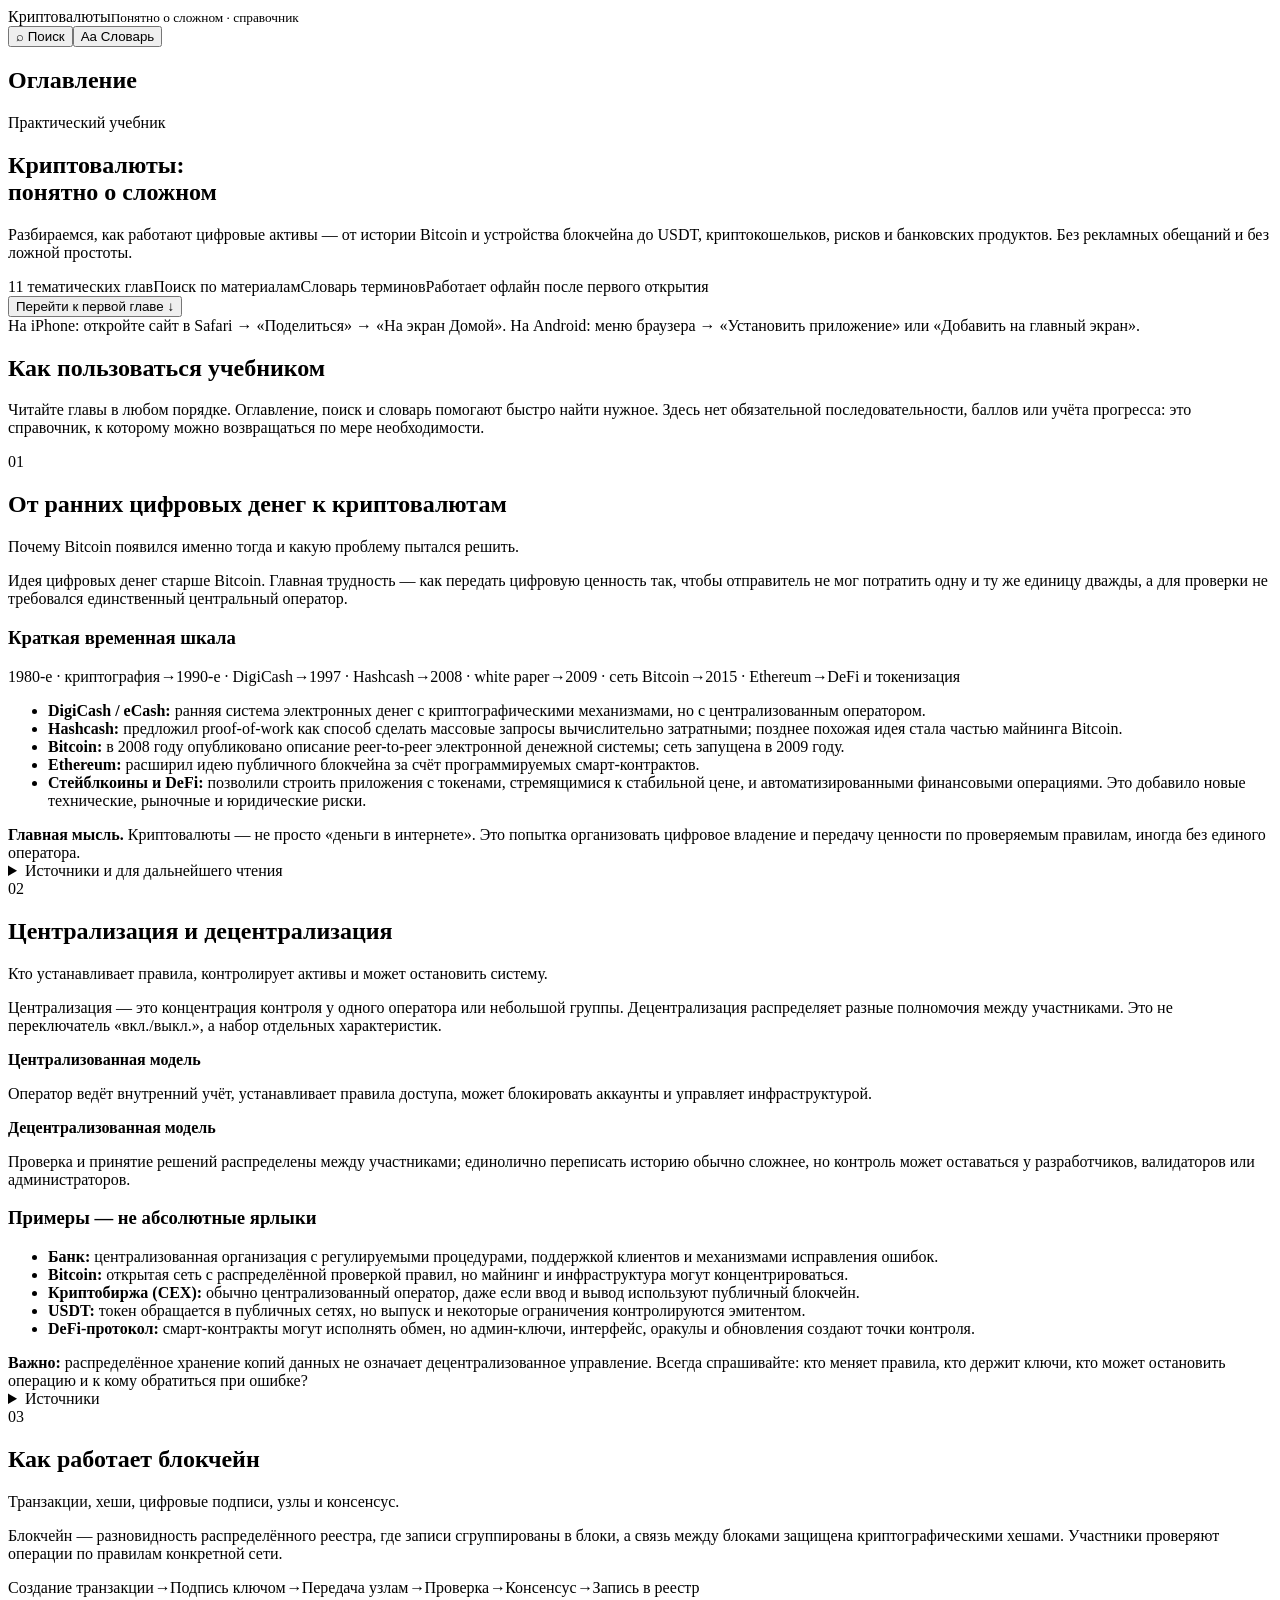
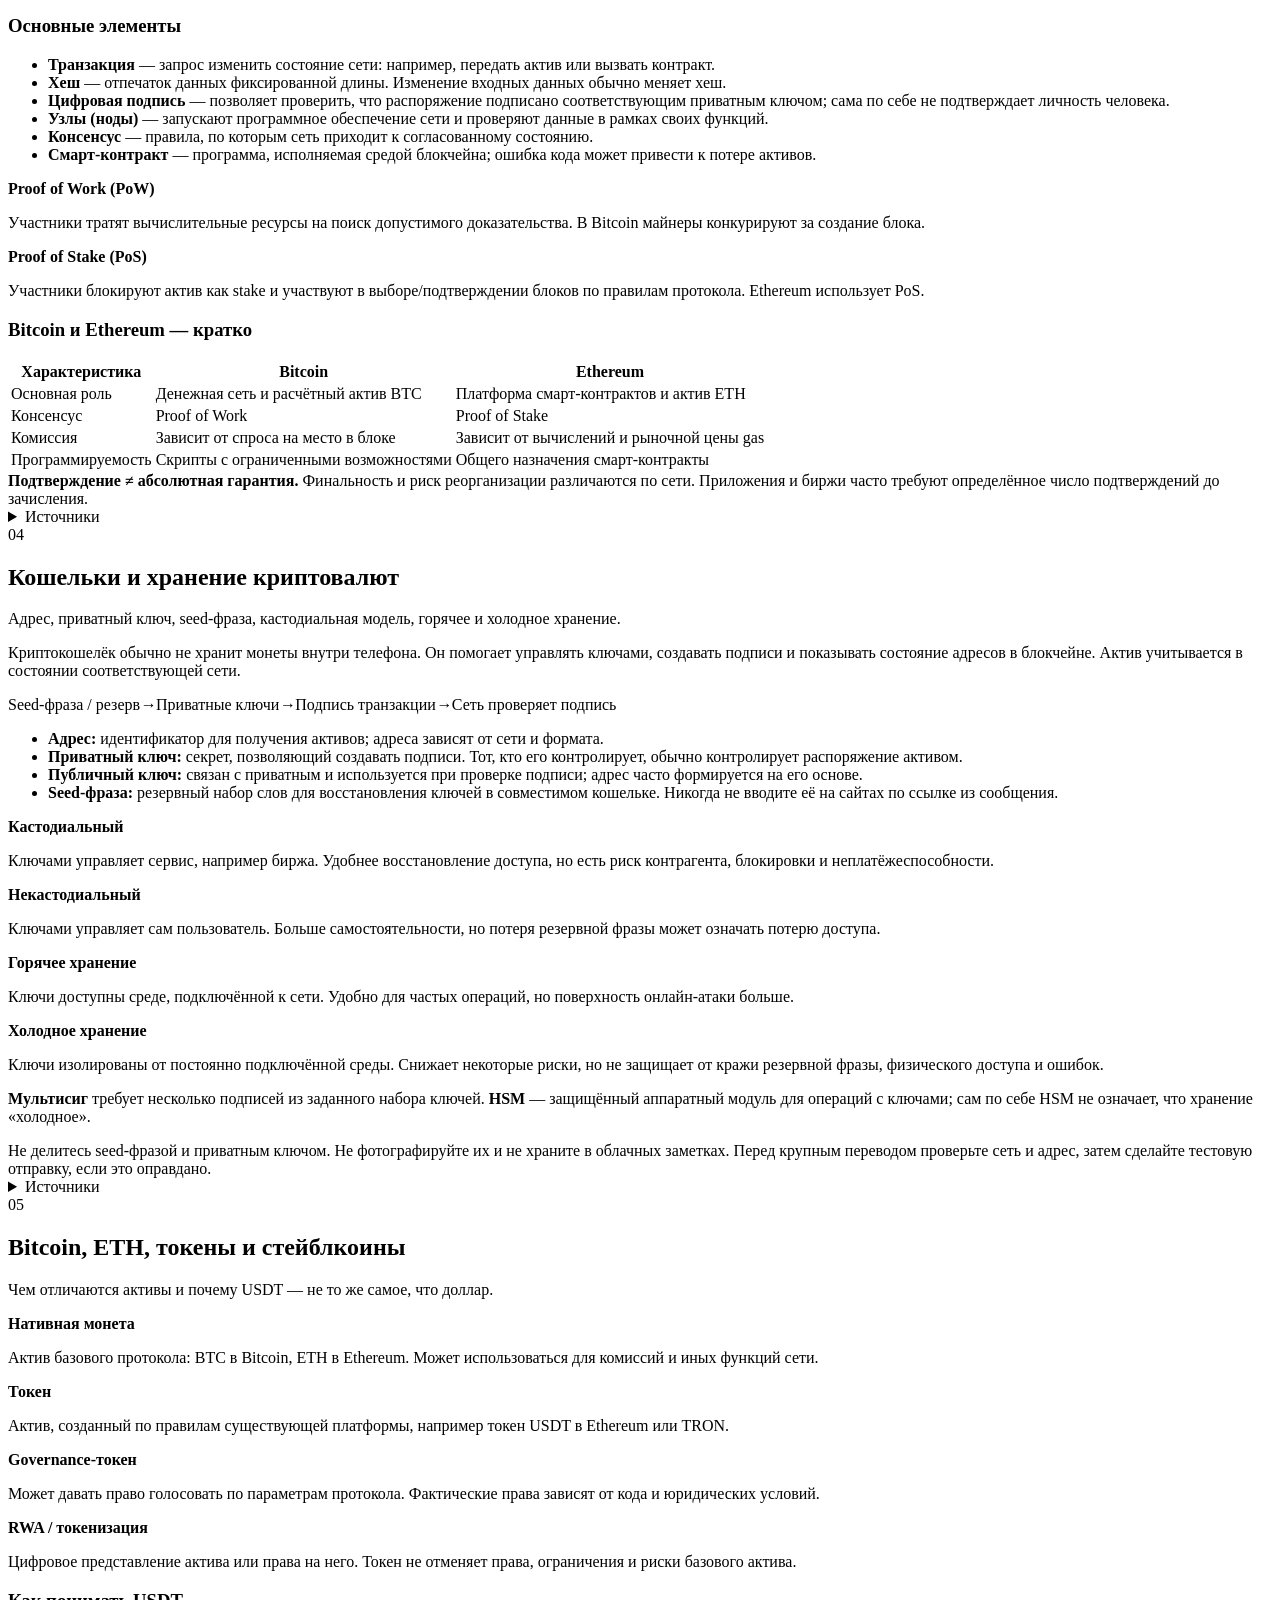
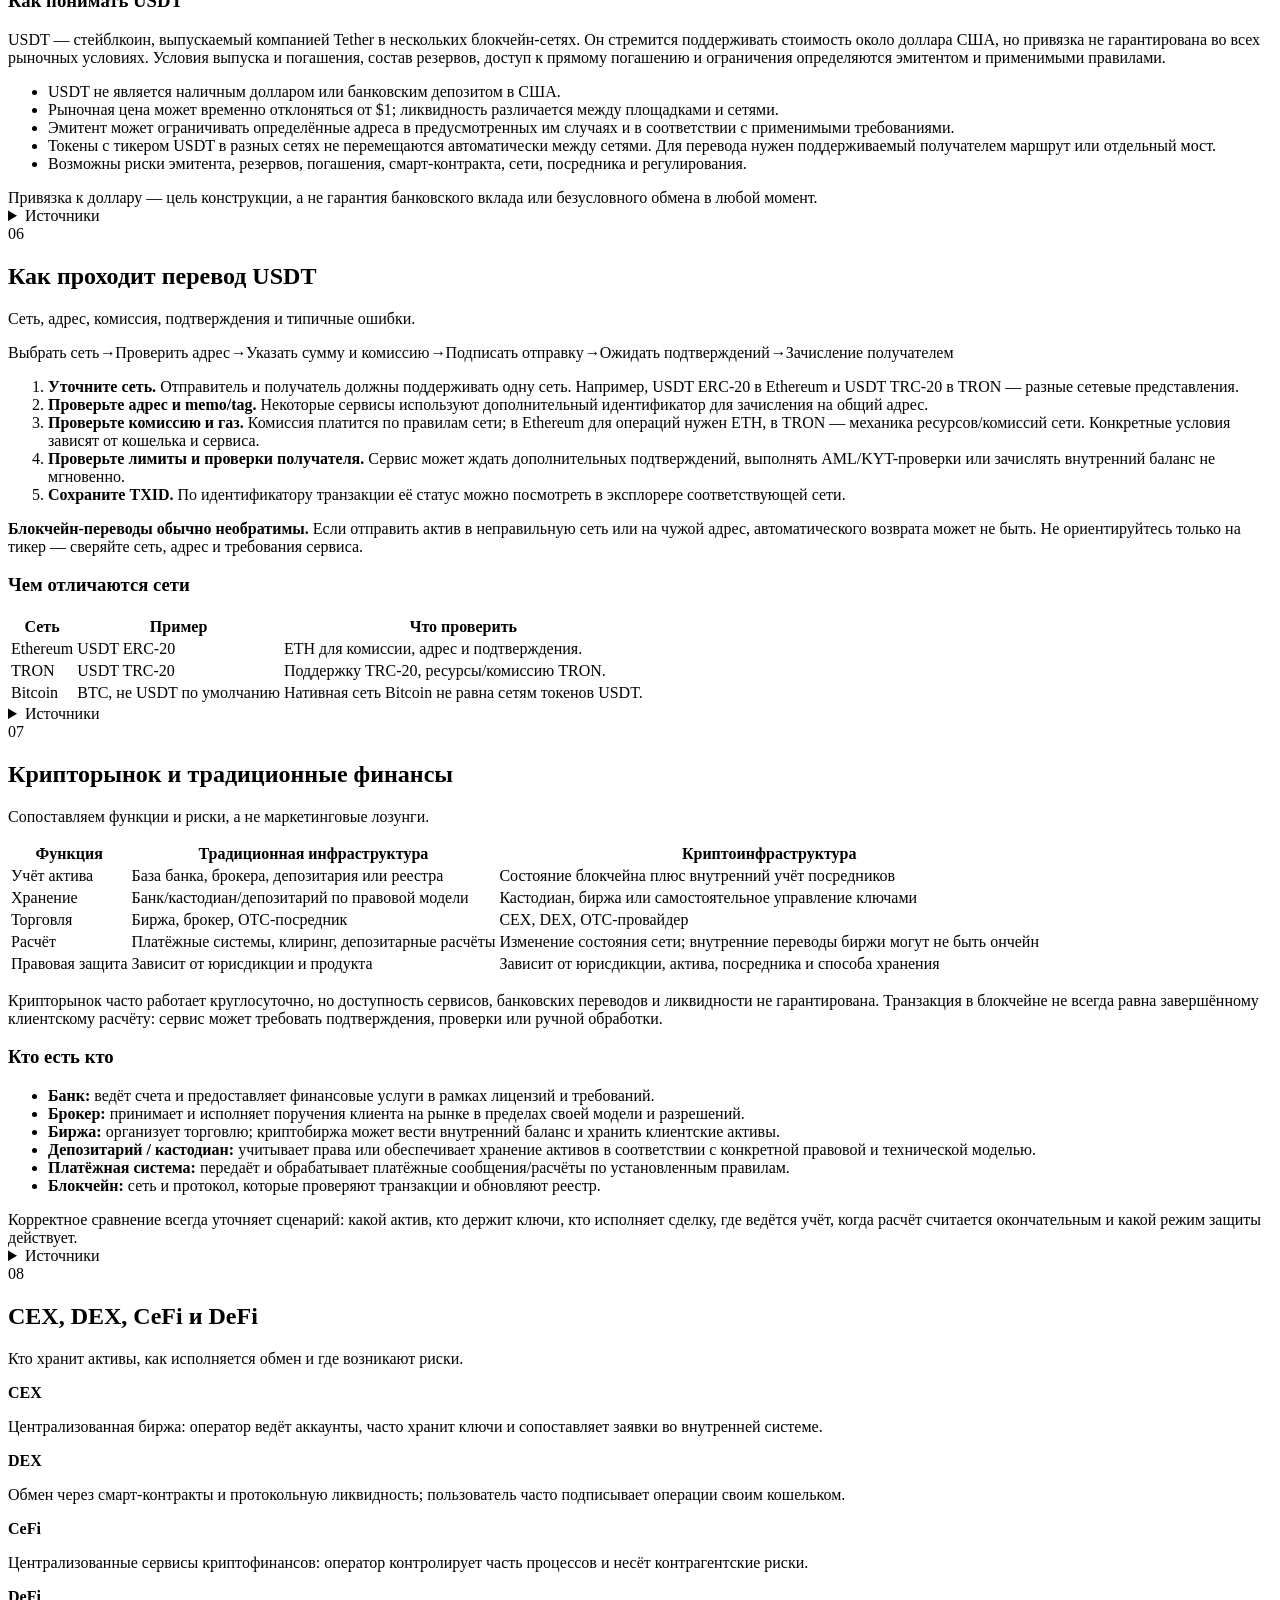
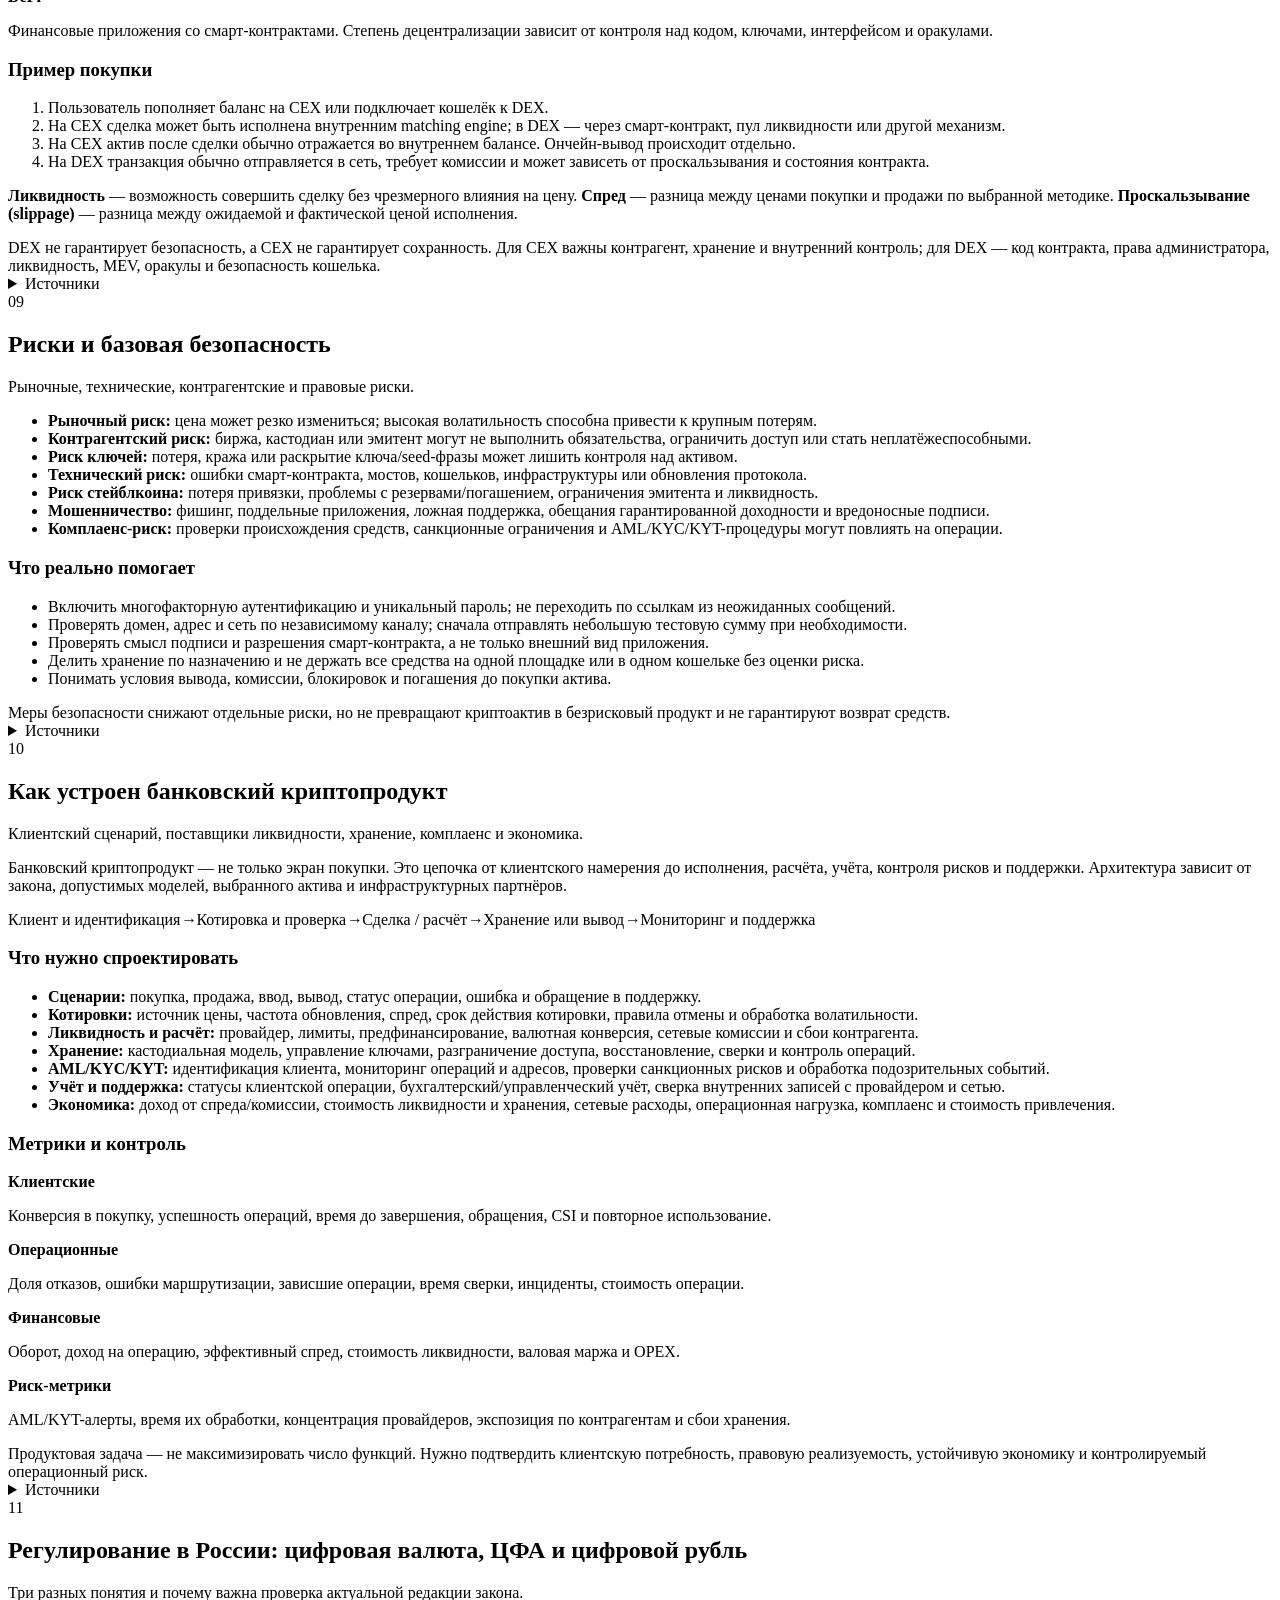
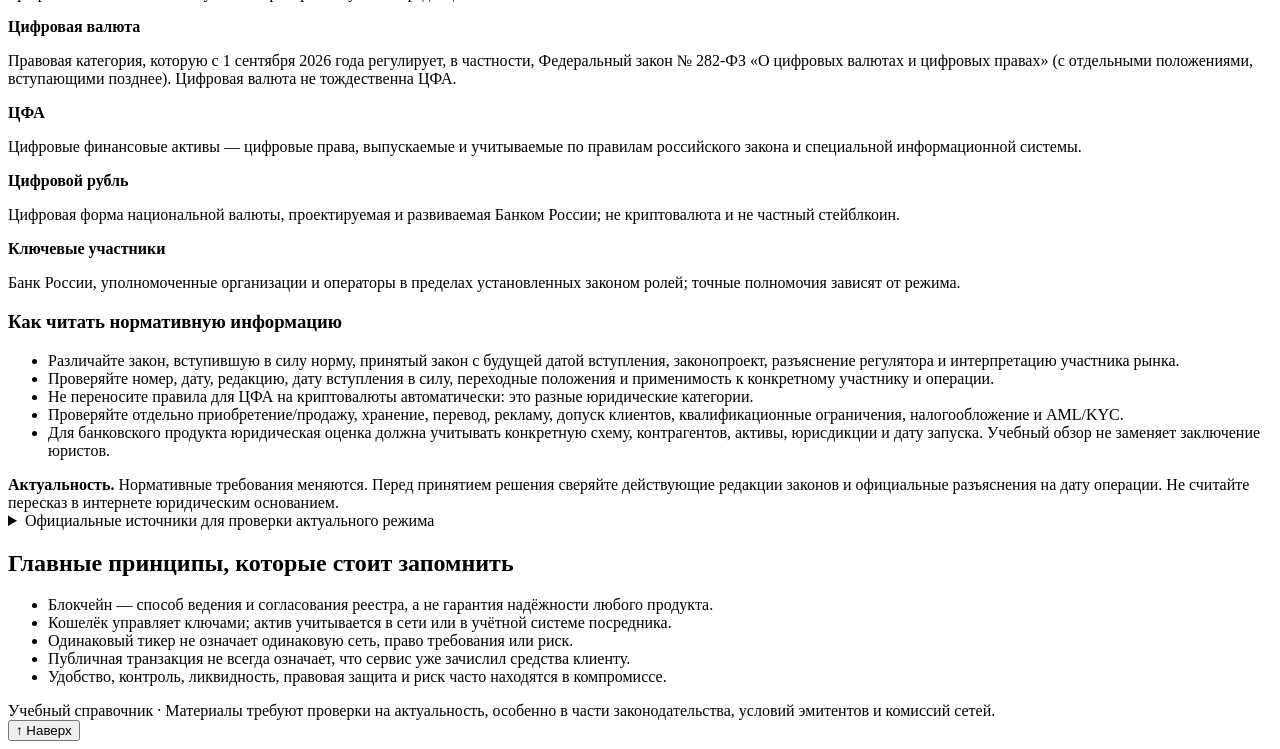
==== web/index.html @ 179217e6 "Refactor site into web/ static app" ====
<!doctype html>
<html lang="ru">
<head>
<meta charset="utf-8"><meta name="viewport" content="width=device-width,initial-scale=1,viewport-fit=cover">
<meta name="theme-color" content="#14243a"><meta name="description" content="Понятный практический справочник о криптовалютах, блокчейне, кошельках, стейблкоинах и финансовых продуктах.">
<link rel="manifest" href="./manifest.json"><link rel="icon" href="./icon.svg" type="image/svg+xml">
<meta name="apple-mobile-web-app-capable" content="yes">
<meta name="apple-mobile-web-app-status-bar-style" content="black-translucent">
<meta name="apple-mobile-web-app-title" content="Криптовалюты">
<title>Криптовалюты — понятно о сложном</title>
<link rel="stylesheet" href="./styles.css">
</head>
<body>
<header class="top"><div class="brand">Криптовалюты<small>Понятно о сложном · справочник</small></div><div class="actions"><button id="searchToggle" type="button">⌕ Поиск</button><button id="glossaryToggle" type="button">Aa Словарь</button></div></header>
<div class="layout">
<aside class="side"><h2>Оглавление</h2><nav class="nav" id="nav"></nav></aside>
<main class="content">
<section class="hero" id="top"><div class="eyebrow">Практический учебник</div><h1>Криптовалюты:<br>понятно о сложном</h1><p>Разбираемся, как работают цифровые активы — от истории Bitcoin и устройства блокчейна до USDT, криптокошельков, рисков и банковских продуктов. Без рекламных обещаний и без ложной простоты.</p><div class="chips"><span class="chip">11 тематических глав</span><span class="chip">Поиск по материалам</span><span class="chip">Словарь терминов</span><span class="chip">Работает офлайн после первого открытия</span></div><button class="primary" id="firstChapter" type="button">Перейти к первой главе ↓</button><div class="install-note">На iPhone: откройте сайт в Safari → «Поделиться» → «На экран Домой». На Android: меню браузера → «Установить приложение» или «Добавить на главный экран».</div></section>
<section class="panel intro"><h2>Как пользоваться учебником</h2><p>Читайте главы в любом порядке. Оглавление, поиск и словарь помогают быстро найти нужное. Здесь нет обязательной последовательности, баллов или учёта прогресса: это справочник, к которому можно возвращаться по мере необходимости.</p></section>
<section class="panel intro search-area" id="searchArea" hidden><h2>Поиск по учебнику</h2><input class="searchbox" id="searchInput" type="search" placeholder="Например: USDT, seed-фраза, консенсус…" autocomplete="off"><div class="search-results" id="searchResults"></div></section>
<section class="panel intro" id="glossaryArea" hidden><h2>Словарь терминов</h2><input class="searchbox" id="glossaryInput" type="search" placeholder="Найти термин…" autocomplete="off"><div class="glossary" id="glossary"></div></section>
<div class="module-list" id="modules">
<article class="module" id="m1" data-title="История цифровых денег"><div class="module-head"><div class="num">01</div><div><h2>От ранних цифровых денег к криптовалютам</h2><p class="sub">Почему Bitcoin появился именно тогда и какую проблему пытался решить.</p></div></div>
<p>Идея цифровых денег старше Bitcoin. Главная трудность — как передать цифровую ценность так, чтобы отправитель не мог потратить одну и ту же единицу дважды, а для проверки не требовался единственный центральный оператор.</p><h3>Краткая временная шкала</h3><div class="flow"><span>1980-е · криптография</span><i>→</i><span>1990-е · DigiCash</span><i>→</i><span>1997 · Hashcash</span><i>→</i><span>2008 · white paper</span><i>→</i><span>2009 · сеть Bitcoin</span><i>→</i><span>2015 · Ethereum</span><i>→</i><span>DeFi и токенизация</span></div>
<ul><li><b>DigiCash / eCash:</b> ранняя система электронных денег с криптографическими механизмами, но с централизованным оператором.</li><li><b>Hashcash:</b> предложил proof-of-work как способ сделать массовые запросы вычислительно затратными; позднее похожая идея стала частью майнинга Bitcoin.</li><li><b>Bitcoin:</b> в 2008 году опубликовано описание peer-to-peer электронной денежной системы; сеть запущена в 2009 году.</li><li><b>Ethereum:</b> расширил идею публичного блокчейна за счёт программируемых смарт-контрактов.</li><li><b>Стейблкоины и DeFi:</b> позволили строить приложения с токенами, стремящимися к стабильной цене, и автоматизированными финансовыми операциями. Это добавило новые технические, рыночные и юридические риски.</li></ul><div class="callout"><b>Главная мысль.</b> Криптовалюты — не просто «деньги в интернете». Это попытка организовать цифровое владение и передачу ценности по проверяемым правилам, иногда без единого оператора.</div><details class="sources"><summary>Источники и для дальнейшего чтения</summary><ul><li><a href="https://bitcoin.org/bitcoin.pdf">Satoshi Nakamoto, Bitcoin: A Peer-to-Peer Electronic Cash System (2008)</a> — исходная модель Bitcoin.</li><li><a href="https://www.rfc-editor.org/rfc/rfc2616">RFC Editor</a> — пример стандартов раннего интернета; не источник по истории криптовалют.</li><li><a href="https://www.hashcash.org/papers/announce.txt">Adam Back, Hashcash announcement</a> — первоначальное описание Hashcash.</li><li><a href="https://ethereum.org/en/what-is-ethereum/">Ethereum.org: What is Ethereum?</a> — назначение Ethereum и смарт-контрактов.</li></ul></details></article>
<article class="module" id="m2" data-title="Централизация и децентрализация"><div class="module-head"><div class="num">02</div><div><h2>Централизация и децентрализация</h2><p class="sub">Кто устанавливает правила, контролирует активы и может остановить систему.</p></div></div><p>Централизация — это концентрация контроля у одного оператора или небольшой группы. Децентрализация распределяет разные полномочия между участниками. Это не переключатель «вкл./выкл.», а набор отдельных характеристик.</p><div class="grid2"><div class="mini"><b>Централизованная модель</b><p>Оператор ведёт внутренний учёт, устанавливает правила доступа, может блокировать аккаунты и управляет инфраструктурой.</p></div><div class="mini"><b>Децентрализованная модель</b><p>Проверка и принятие решений распределены между участниками; единолично переписать историю обычно сложнее, но контроль может оставаться у разработчиков, валидаторов или администраторов.</p></div></div><h3>Примеры — не абсолютные ярлыки</h3><ul><li><b>Банк:</b> централизованная организация с регулируемыми процедурами, поддержкой клиентов и механизмами исправления ошибок.</li><li><b>Bitcoin:</b> открытая сеть с распределённой проверкой правил, но майнинг и инфраструктура могут концентрироваться.</li><li><b>Криптобиржа (CEX):</b> обычно централизованный оператор, даже если ввод и вывод используют публичный блокчейн.</li><li><b>USDT:</b> токен обращается в публичных сетях, но выпуск и некоторые ограничения контролируются эмитентом.</li><li><b>DeFi-протокол:</b> смарт-контракты могут исполнять обмен, но админ-ключи, интерфейс, оракулы и обновления создают точки контроля.</li></ul><div class="callout warn"><b>Важно:</b> распределённое хранение копий данных не означает децентрализованное управление. Всегда спрашивайте: кто меняет правила, кто держит ключи, кто может остановить операцию и к кому обратиться при ошибке?</div><details class="sources"><summary>Источники</summary><ul><li><a href="https://bitcoin.org/bitcoin.pdf">Bitcoin white paper</a> — распределённая проверка транзакций.</li><li><a href="https://ethereum.org/en/developers/docs/consensus-mechanisms/">Ethereum.org: consensus mechanisms</a> — роль участников консенсуса.</li><li><a href="https://www.bis.org/publ/arpdf/ar2023e3.htm">BIS Annual Economic Report 2023, Chapter III</a> — архитектура криптоэкосистемы и ограничения.</li></ul></details></article>
<article class="module" id="m3" data-title="Как работает блокчейн"><div class="module-head"><div class="num">03</div><div><h2>Как работает блокчейн</h2><p class="sub">Транзакции, хеши, цифровые подписи, узлы и консенсус.</p></div></div><p>Блокчейн — разновидность распределённого реестра, где записи сгруппированы в блоки, а связь между блоками защищена криптографическими хешами. Участники проверяют операции по правилам конкретной сети.</p><div class="flow"><span>Создание транзакции</span><i>→</i><span>Подпись ключом</span><i>→</i><span>Передача узлам</span><i>→</i><span>Проверка</span><i>→</i><span>Консенсус</span><i>→</i><span>Запись в реестр</span></div><h3>Основные элементы</h3><ul><li><b>Транзакция</b> — запрос изменить состояние сети: например, передать актив или вызвать контракт.</li><li><b>Хеш</b> — отпечаток данных фиксированной длины. Изменение входных данных обычно меняет хеш.</li><li><b>Цифровая подпись</b> — позволяет проверить, что распоряжение подписано соответствующим приватным ключом; сама по себе не подтверждает личность человека.</li><li><b>Узлы (ноды)</b> — запускают программное обеспечение сети и проверяют данные в рамках своих функций.</li><li><b>Консенсус</b> — правила, по которым сеть приходит к согласованному состоянию.</li><li><b>Смарт-контракт</b> — программа, исполняемая средой блокчейна; ошибка кода может привести к потере активов.</li></ul><div class="grid2"><div class="mini"><b>Proof of Work (PoW)</b><p>Участники тратят вычислительные ресурсы на поиск допустимого доказательства. В Bitcoin майнеры конкурируют за создание блока.</p></div><div class="mini"><b>Proof of Stake (PoS)</b><p>Участники блокируют актив как stake и участвуют в выборе/подтверждении блоков по правилам протокола. Ethereum использует PoS.</p></div></div><h3>Bitcoin и Ethereum — кратко</h3><div class="table-wrap"><table><thead><tr><th>Характеристика</th><th>Bitcoin</th><th>Ethereum</th></tr></thead><tbody><tr><td>Основная роль</td><td>Денежная сеть и расчётный актив BTC</td><td>Платформа смарт-контрактов и актив ETH</td></tr><tr><td>Консенсус</td><td>Proof of Work</td><td>Proof of Stake</td></tr><tr><td>Комиссия</td><td>Зависит от спроса на место в блоке</td><td>Зависит от вычислений и рыночной цены gas</td></tr><tr><td>Программируемость</td><td>Скрипты с ограниченными возможностями</td><td>Общего назначения смарт-контракты</td></tr></tbody></table></div><div class="callout warn"><b>Подтверждение ≠ абсолютная гарантия.</b> Финальность и риск реорганизации различаются по сети. Приложения и биржи часто требуют определённое число подтверждений до зачисления.</div><details class="sources"><summary>Источники</summary><ul><li><a href="https://developer.bitcoin.org/devguide/">Bitcoin Developer Guide</a> — транзакции, блоки, майнинг.</li><li><a href="https://ethereum.org/en/developers/docs/">Ethereum Developer Documentation</a> — узлы, EVM, консенсус и смарт-контракты.</li><li><a href="https://ethereum.org/en/developers/docs/consensus-mechanisms/pos/">Ethereum.org: Proof-of-stake</a> — устройство PoS.</li></ul></details></article>
<article class="module" id="m4" data-title="Кошельки и хранение"><div class="module-head"><div class="num">04</div><div><h2>Кошельки и хранение криптовалют</h2><p class="sub">Адрес, приватный ключ, seed-фраза, кастодиальная модель, горячее и холодное хранение.</p></div></div><p>Криптокошелёк обычно не хранит монеты внутри телефона. Он помогает управлять ключами, создавать подписи и показывать состояние адресов в блокчейне. Актив учитывается в состоянии соответствующей сети.</p><div class="flow"><span>Seed-фраза / резерв</span><i>→</i><span>Приватные ключи</span><i>→</i><span>Подпись транзакции</span><i>→</i><span>Сеть проверяет подпись</span></div><ul><li><b>Адрес:</b> идентификатор для получения активов; адреса зависят от сети и формата.</li><li><b>Приватный ключ:</b> секрет, позволяющий создавать подписи. Тот, кто его контролирует, обычно контролирует распоряжение активом.</li><li><b>Публичный ключ:</b> связан с приватным и используется при проверке подписи; адрес часто формируется на его основе.</li><li><b>Seed-фраза:</b> резервный набор слов для восстановления ключей в совместимом кошельке. Никогда не вводите её на сайтах по ссылке из сообщения.</li></ul><div class="grid2"><div class="mini"><b>Кастодиальный</b><p>Ключами управляет сервис, например биржа. Удобнее восстановление доступа, но есть риск контрагента, блокировки и неплатёжеспособности.</p></div><div class="mini"><b>Некастодиальный</b><p>Ключами управляет сам пользователь. Больше самостоятельности, но потеря резервной фразы может означать потерю доступа.</p></div><div class="mini"><b>Горячее хранение</b><p>Ключи доступны среде, подключённой к сети. Удобно для частых операций, но поверхность онлайн-атаки больше.</p></div><div class="mini"><b>Холодное хранение</b><p>Ключи изолированы от постоянно подключённой среды. Снижает некоторые риски, но не защищает от кражи резервной фразы, физического доступа и ошибок.</p></div></div><p><b>Мультисиг</b> требует несколько подписей из заданного набора ключей. <b>HSM</b> — защищённый аппаратный модуль для операций с ключами; сам по себе HSM не означает, что хранение «холодное».</p><div class="callout warn">Не делитесь seed-фразой и приватным ключом. Не фотографируйте их и не храните в облачных заметках. Перед крупным переводом проверьте сеть и адрес, затем сделайте тестовую отправку, если это оправдано.</div><details class="sources"><summary>Источники</summary><ul><li><a href="https://bitcoin.org/en/choose-your-wallet">Bitcoin.org: Choose your wallet</a> — модели кошельков.</li><li><a href="https://ethereum.org/en/wallets/">Ethereum.org: Wallets</a> — управление ключами и кошельками.</li><li><a href="https://csrc.nist.gov/pubs/sp/800/57/pt1/r5/final">NIST SP 800-57</a> — общие рекомендации по управлению криптографическими ключами.</li></ul></details></article>
<article class="module" id="m5" data-title="Виды цифровых активов"><div class="module-head"><div class="num">05</div><div><h2>Bitcoin, ETH, токены и стейблкоины</h2><p class="sub">Чем отличаются активы и почему USDT — не то же самое, что доллар.</p></div></div><div class="grid2"><div class="mini"><b>Нативная монета</b><p>Актив базового протокола: BTC в Bitcoin, ETH в Ethereum. Может использоваться для комиссий и иных функций сети.</p></div><div class="mini"><b>Токен</b><p>Актив, созданный по правилам существующей платформы, например токен USDT в Ethereum или TRON.</p></div><div class="mini"><b>Governance-токен</b><p>Может давать право голосовать по параметрам протокола. Фактические права зависят от кода и юридических условий.</p></div><div class="mini"><b>RWA / токенизация</b><p>Цифровое представление актива или права на него. Токен не отменяет права, ограничения и риски базового актива.</p></div></div><h3>Как понимать USDT</h3><p>USDT — стейблкоин, выпускаемый компанией Tether в нескольких блокчейн-сетях. Он стремится поддерживать стоимость около доллара США, но привязка не гарантирована во всех рыночных условиях. Условия выпуска и погашения, состав резервов, доступ к прямому погашению и ограничения определяются эмитентом и применимыми правилами.</p><ul><li>USDT не является наличным долларом или банковским депозитом в США.</li><li>Рыночная цена может временно отклоняться от $1; ликвидность различается между площадками и сетями.</li><li>Эмитент может ограничивать определённые адреса в предусмотренных им случаях и в соответствии с применимыми требованиями.</li><li>Токены с тикером USDT в разных сетях не перемещаются автоматически между сетями. Для перевода нужен поддерживаемый получателем маршрут или отдельный мост.</li><li>Возможны риски эмитента, резервов, погашения, смарт-контракта, сети, посредника и регулирования.</li></ul><div class="callout">Привязка к доллару — цель конструкции, а не гарантия банковского вклада или безусловного обмена в любой момент.</div><details class="sources"><summary>Источники</summary><ul><li><a href="https://tether.to/en/transparency/">Tether Transparency</a> — опубликованные сведения об обеспечении и обращении.</li><li><a href="https://ethereum.org/en/developers/docs/standards/tokens/erc-20/">Ethereum.org: ERC-20</a> — стандарт токенов.</li><li><a href="https://www.circle.com/transparency">Circle Transparency</a> — пример документации другого эмитента стейблкоина.</li><li><a href="https://www.bis.org/publ/arpdf/ar2023e3.htm">BIS Annual Economic Report 2023</a> — риски криптоактивов и стейблкоинов.</li></ul></details></article>
<article class="module" id="m6" data-title="Перевод USDT"><div class="module-head"><div class="num">06</div><div><h2>Как проходит перевод USDT</h2><p class="sub">Сеть, адрес, комиссия, подтверждения и типичные ошибки.</p></div></div><div class="flow"><span>Выбрать сеть</span><i>→</i><span>Проверить адрес</span><i>→</i><span>Указать сумму и комиссию</span><i>→</i><span>Подписать отправку</span><i>→</i><span>Ожидать подтверждений</span><i>→</i><span>Зачисление получателем</span></div><ol><li><b>Уточните сеть.</b> Отправитель и получатель должны поддерживать одну сеть. Например, USDT ERC-20 в Ethereum и USDT TRC-20 в TRON — разные сетевые представления.</li><li><b>Проверьте адрес и memo/tag.</b> Некоторые сервисы используют дополнительный идентификатор для зачисления на общий адрес.</li><li><b>Проверьте комиссию и газ.</b> Комиссия платится по правилам сети; в Ethereum для операций нужен ETH, в TRON — механика ресурсов/комиссий сети. Конкретные условия зависят от кошелька и сервиса.</li><li><b>Проверьте лимиты и проверки получателя.</b> Сервис может ждать дополнительных подтверждений, выполнять AML/KYT-проверки или зачислять внутренний баланс не мгновенно.</li><li><b>Сохраните TXID.</b> По идентификатору транзакции её статус можно посмотреть в эксплорере соответствующей сети.</li></ol><div class="callout warn"><b>Блокчейн-переводы обычно необратимы.</b> Если отправить актив в неправильную сеть или на чужой адрес, автоматического возврата может не быть. Не ориентируйтесь только на тикер — сверяйте сеть, адрес и требования сервиса.</div><h3>Чем отличаются сети</h3><div class="table-wrap"><table><thead><tr><th>Сеть</th><th>Пример</th><th>Что проверить</th></tr></thead><tbody><tr><td>Ethereum</td><td>USDT ERC-20</td><td>ETH для комиссии, адрес и подтверждения.</td></tr><tr><td>TRON</td><td>USDT TRC-20</td><td>Поддержку TRC-20, ресурсы/комиссию TRON.</td></tr><tr><td>Bitcoin</td><td>BTC, не USDT по умолчанию</td><td>Нативная сеть Bitcoin не равна сетям токенов USDT.</td></tr></tbody></table></div><details class="sources"><summary>Источники</summary><ul><li><a href="https://tronscan.org/">Tronscan</a> — эксплорер TRON.</li><li><a href="https://etherscan.io/">Etherscan</a> — эксплорер Ethereum.</li><li><a href="https://developer.bitcoin.org/devguide/">Bitcoin Developer Guide</a> — устройство транзакций Bitcoin.</li><li><a href="https://tether.to/en/supported-protocols/">Tether supported protocols</a> — сети, поддерживаемые эмитентом (проверяйте актуальный список).</li></ul></details></article>
<article class="module" id="m7" data-title="Крипторынок и традиционные финансы"><div class="module-head"><div class="num">07</div><div><h2>Крипторынок и традиционные финансы</h2><p class="sub">Сопоставляем функции и риски, а не маркетинговые лозунги.</p></div></div><div class="table-wrap"><table><thead><tr><th>Функция</th><th>Традиционная инфраструктура</th><th>Криптоинфраструктура</th></tr></thead><tbody><tr><td>Учёт актива</td><td>База банка, брокера, депозитария или реестра</td><td>Состояние блокчейна плюс внутренний учёт посредников</td></tr><tr><td>Хранение</td><td>Банк/кастодиан/депозитарий по правовой модели</td><td>Кастодиан, биржа или самостоятельное управление ключами</td></tr><tr><td>Торговля</td><td>Биржа, брокер, OTC-посредник</td><td>CEX, DEX, OTC-провайдер</td></tr><tr><td>Расчёт</td><td>Платёжные системы, клиринг, депозитарные расчёты</td><td>Изменение состояния сети; внутренние переводы биржи могут не быть ончейн</td></tr><tr><td>Правовая защита</td><td>Зависит от юрисдикции и продукта</td><td>Зависит от юрисдикции, актива, посредника и способа хранения</td></tr></tbody></table></div><p>Крипторынок часто работает круглосуточно, но доступность сервисов, банковских переводов и ликвидности не гарантирована. Транзакция в блокчейне не всегда равна завершённому клиентскому расчёту: сервис может требовать подтверждения, проверки или ручной обработки.</p><h3>Кто есть кто</h3><ul><li><b>Банк:</b> ведёт счета и предоставляет финансовые услуги в рамках лицензий и требований.</li><li><b>Брокер:</b> принимает и исполняет поручения клиента на рынке в пределах своей модели и разрешений.</li><li><b>Биржа:</b> организует торговлю; криптобиржа может вести внутренний баланс и хранить клиентские активы.</li><li><b>Депозитарий / кастодиан:</b> учитывает права или обеспечивает хранение активов в соответствии с конкретной правовой и технической моделью.</li><li><b>Платёжная система:</b> передаёт и обрабатывает платёжные сообщения/расчёты по установленным правилам.</li><li><b>Блокчейн:</b> сеть и протокол, которые проверяют транзакции и обновляют реестр.</li></ul><div class="callout">Корректное сравнение всегда уточняет сценарий: какой актив, кто держит ключи, кто исполняет сделку, где ведётся учёт, когда расчёт считается окончательным и какой режим защиты действует.</div><details class="sources"><summary>Источники</summary><ul><li><a href="https://www.bis.org/cpmi/publ/d101a.pdf">BIS/CPMI: Principles for financial market infrastructures</a> — инфраструктура финансовых рынков.</li><li><a href="https://www.fatf-gafi.org/en/topics/virtual-assets.html">FATF: Virtual Assets</a> — риск-ориентированный подход к виртуальным активам.</li><li><a href="https://www.bis.org/publ/arpdf/ar2023e3.htm">BIS Annual Economic Report 2023</a> — криптоэкосистема и её ограничения.</li></ul></details></article>
<article class="module" id="m8" data-title="CEX, DEX, CeFi и DeFi"><div class="module-head"><div class="num">08</div><div><h2>CEX, DEX, CeFi и DeFi</h2><p class="sub">Кто хранит активы, как исполняется обмен и где возникают риски.</p></div></div><div class="grid2"><div class="mini"><b>CEX</b><p>Централизованная биржа: оператор ведёт аккаунты, часто хранит ключи и сопоставляет заявки во внутренней системе.</p></div><div class="mini"><b>DEX</b><p>Обмен через смарт-контракты и протокольную ликвидность; пользователь часто подписывает операции своим кошельком.</p></div><div class="mini"><b>CeFi</b><p>Централизованные сервисы криптофинансов: оператор контролирует часть процессов и несёт контрагентские риски.</p></div><div class="mini"><b>DeFi</b><p>Финансовые приложения со смарт-контрактами. Степень децентрализации зависит от контроля над кодом, ключами, интерфейсом и оракулами.</p></div></div><h3>Пример покупки</h3><ol><li>Пользователь пополняет баланс на CEX или подключает кошелёк к DEX.</li><li>На CEX сделка может быть исполнена внутренним matching engine; в DEX — через смарт-контракт, пул ликвидности или другой механизм.</li><li>На CEX актив после сделки обычно отражается во внутреннем балансе. Ончейн-вывод происходит отдельно.</li><li>На DEX транзакция обычно отправляется в сеть, требует комиссии и может зависеть от проскальзывания и состояния контракта.</li></ol><p><b>Ликвидность</b> — возможность совершить сделку без чрезмерного влияния на цену. <b>Спред</b> — разница между ценами покупки и продажи по выбранной методике. <b>Проскальзывание (slippage)</b> — разница между ожидаемой и фактической ценой исполнения.</p><div class="callout warn">DEX не гарантирует безопасность, а CEX не гарантирует сохранность. Для CEX важны контрагент, хранение и внутренний контроль; для DEX — код контракта, права администратора, ликвидность, MEV, оракулы и безопасность кошелька.</div><details class="sources"><summary>Источники</summary><ul><li><a href="https://ethereum.org/en/defi/">Ethereum.org: DeFi</a> — основные категории приложений.</li><li><a href="https://ethereum.org/en/developers/docs/smart-contracts/">Ethereum.org: Smart contracts</a> — смарт-контракты.</li><li><a href="https://www.bis.org/publ/arpdf/ar2023e3.htm">BIS Annual Economic Report 2023</a> — структура и риски крипторынка.</li></ul></details></article>
<article class="module" id="m9" data-title="Риски и безопасность"><div class="module-head"><div class="num">09</div><div><h2>Риски и базовая безопасность</h2><p class="sub">Рыночные, технические, контрагентские и правовые риски.</p></div></div><ul><li><b>Рыночный риск:</b> цена может резко измениться; высокая волатильность способна привести к крупным потерям.</li><li><b>Контрагентский риск:</b> биржа, кастодиан или эмитент могут не выполнить обязательства, ограничить доступ или стать неплатёжеспособными.</li><li><b>Риск ключей:</b> потеря, кража или раскрытие ключа/seed-фразы может лишить контроля над активом.</li><li><b>Технический риск:</b> ошибки смарт-контракта, мостов, кошельков, инфраструктуры или обновления протокола.</li><li><b>Риск стейблкоина:</b> потеря привязки, проблемы с резервами/погашением, ограничения эмитента и ликвидность.</li><li><b>Мошенничество:</b> фишинг, поддельные приложения, ложная поддержка, обещания гарантированной доходности и вредоносные подписи.</li><li><b>Комплаенс-риск:</b> проверки происхождения средств, санкционные ограничения и AML/KYC/KYT-процедуры могут повлиять на операции.</li></ul><h3>Что реально помогает</h3><ul><li>Включить многофакторную аутентификацию и уникальный пароль; не переходить по ссылкам из неожиданных сообщений.</li><li>Проверять домен, адрес и сеть по независимому каналу; сначала отправлять небольшую тестовую сумму при необходимости.</li><li>Проверять смысл подписи и разрешения смарт-контракта, а не только внешний вид приложения.</li><li>Делить хранение по назначению и не держать все средства на одной площадке или в одном кошельке без оценки риска.</li><li>Понимать условия вывода, комиссии, блокировок и погашения до покупки актива.</li></ul><div class="callout warn">Меры безопасности снижают отдельные риски, но не превращают криптоактив в безрисковый продукт и не гарантируют возврат средств.</div><details class="sources"><summary>Источники</summary><ul><li><a href="https://www.fatf-gafi.org/en/topics/virtual-assets.html">FATF: Virtual Assets</a> — AML/CFT для виртуальных активов.</li><li><a href="https://www.cisa.gov/secure-our-world">CISA: Secure Our World</a> — базовая цифровая безопасность.</li><li><a href="https://www.bis.org/publ/arpdf/ar2023e3.htm">BIS Annual Economic Report 2023</a> — риски криптоактивов.</li></ul></details></article>
<article class="module" id="m10" data-title="Банковские криптопродукты"><div class="module-head"><div class="num">10</div><div><h2>Как устроен банковский криптопродукт</h2><p class="sub">Клиентский сценарий, поставщики ликвидности, хранение, комплаенс и экономика.</p></div></div><p>Банковский криптопродукт — не только экран покупки. Это цепочка от клиентского намерения до исполнения, расчёта, учёта, контроля рисков и поддержки. Архитектура зависит от закона, допустимых моделей, выбранного актива и инфраструктурных партнёров.</p><div class="flow"><span>Клиент и идентификация</span><i>→</i><span>Котировка и проверка</span><i>→</i><span>Сделка / расчёт</span><i>→</i><span>Хранение или вывод</span><i>→</i><span>Мониторинг и поддержка</span></div><h3>Что нужно спроектировать</h3><ul><li><b>Сценарии:</b> покупка, продажа, ввод, вывод, статус операции, ошибка и обращение в поддержку.</li><li><b>Котировки:</b> источник цены, частота обновления, спред, срок действия котировки, правила отмены и обработка волатильности.</li><li><b>Ликвидность и расчёт:</b> провайдер, лимиты, предфинансирование, валютная конверсия, сетевые комиссии и сбои контрагента.</li><li><b>Хранение:</b> кастодиальная модель, управление ключами, разграничение доступа, восстановление, сверки и контроль операций.</li><li><b>AML/KYC/KYT:</b> идентификация клиента, мониторинг операций и адресов, проверки санкционных рисков и обработка подозрительных событий.</li><li><b>Учёт и поддержка:</b> статусы клиентской операции, бухгалтерский/управленческий учёт, сверка внутренних записей с провайдером и сетью.</li><li><b>Экономика:</b> доход от спреда/комиссии, стоимость ликвидности и хранения, сетевые расходы, операционная нагрузка, комплаенс и стоимость привлечения.</li></ul><h3>Метрики и контроль</h3><div class="grid2"><div class="mini"><b>Клиентские</b><p>Конверсия в покупку, успешность операций, время до завершения, обращения, CSI и повторное использование.</p></div><div class="mini"><b>Операционные</b><p>Доля отказов, ошибки маршрутизации, зависшие операции, время сверки, инциденты, стоимость операции.</p></div><div class="mini"><b>Финансовые</b><p>Оборот, доход на операцию, эффективный спред, стоимость ликвидности, валовая маржа и OPEX.</p></div><div class="mini"><b>Риск-метрики</b><p>AML/KYT-алерты, время их обработки, концентрация провайдеров, экспозиция по контрагентам и сбои хранения.</p></div></div><div class="callout">Продуктовая задача — не максимизировать число функций. Нужно подтвердить клиентскую потребность, правовую реализуемость, устойчивую экономику и контролируемый операционный риск.</div><details class="sources"><summary>Источники</summary><ul><li><a href="https://www.fatf-gafi.org/en/topics/virtual-assets.html">FATF: Virtual Assets</a> — контроль AML/CFT.</li><li><a href="https://www.bis.org/cpmi/publ/d101a.pdf">BIS/CPMI: Principles for financial market infrastructures</a> — операционный и инфраструктурный риск.</li><li><a href="https://www.cbr.ru/">Банк России</a> — официальные материалы о регулировании финансовых рынков РФ.</li></ul></details></article>
<article class="module" id="m11" data-title="Регулирование в России"><div class="module-head"><div class="num">11</div><div><h2>Регулирование в России: цифровая валюта, ЦФА и цифровой рубль</h2><p class="sub">Три разных понятия и почему важна проверка актуальной редакции закона.</p></div></div><div class="grid2"><div class="mini"><b>Цифровая валюта</b><p>Правовая категория, которую с 1 сентября 2026 года регулирует, в частности, Федеральный закон № 282-ФЗ «О цифровых валютах и цифровых правах» (с отдельными положениями, вступающими позднее). Цифровая валюта не тождественна ЦФА.</p></div><div class="mini"><b>ЦФА</b><p>Цифровые финансовые активы — цифровые права, выпускаемые и учитываемые по правилам российского закона и специальной информационной системы.</p></div><div class="mini"><b>Цифровой рубль</b><p>Цифровая форма национальной валюты, проектируемая и развиваемая Банком России; не криптовалюта и не частный стейблкоин.</p></div><div class="mini"><b>Ключевые участники</b><p>Банк России, уполномоченные организации и операторы в пределах установленных законом ролей; точные полномочия зависят от режима.</p></div></div><h3>Как читать нормативную информацию</h3><ul><li>Различайте закон, вступившую в силу норму, принятый закон с будущей датой вступления, законопроект, разъяснение регулятора и интерпретацию участника рынка.</li><li>Проверяйте номер, дату, редакцию, дату вступления в силу, переходные положения и применимость к конкретному участнику и операции.</li><li>Не переносите правила для ЦФА на криптовалюты автоматически: это разные юридические категории.</li><li>Проверяйте отдельно приобретение/продажу, хранение, перевод, рекламу, допуск клиентов, квалификационные ограничения, налогообложение и AML/KYC.</li><li>Для банковского продукта юридическая оценка должна учитывать конкретную схему, контрагентов, активы, юрисдикции и дату запуска. Учебный обзор не заменяет заключение юристов.</li></ul><div class="callout warn"><b>Актуальность.</b> Нормативные требования меняются. Перед принятием решения сверяйте действующие редакции законов и официальные разъяснения на дату операции. Не считайте пересказ в интернете юридическим основанием.</div><details class="sources"><summary>Официальные источники для проверки актуального режима</summary><ul><li><a href="https://pravo.gov.ru/">Официальный интернет-портал правовой информации</a> — официальные публикации нормативных актов.</li><li><a href="https://www.consultant.ru/document/cons_doc_LAW_540983/">Федеральный закон № 282-ФЗ от 04.08.2026 «О цифровых валютах и цифровых правах»</a> — базовый закон об организации обращения, учёте и обращении цифровых валют и цифровых прав. Основная дата вступления в силу — 01.09.2026; отдельные положения вступают позднее.</li><li><a href="https://www.cbr.ru/explan/cryptocurrency/">Банк России: регулирование обращения криптовалют в России</a> — официальные ответы на вопросы; страница обновлена 12.10.2026.</li><li><a href="https://www.cbr.ru/develop/cryptocurrency/">Банк России: запуск рынка криптовалют</a> — официальные разъяснения по модели рынка и переходным срокам.</li><li><a href="https://www.consultant.ru/document/cons_doc_LAW_358753/">Федеральный закон № 259-ФЗ от 31.07.2020</a> — прежний базовый режим цифровых финансовых активов и цифровой валюты; читать с учётом последующих изменений.</li></ul></details></article>
</div>
<section class="panel intro"><h2>Главные принципы, которые стоит запомнить</h2><ul><li>Блокчейн — способ ведения и согласования реестра, а не гарантия надёжности любого продукта.</li><li>Кошелёк управляет ключами; актив учитывается в сети или в учётной системе посредника.</li><li>Одинаковый тикер не означает одинаковую сеть, право требования или риск.</li><li>Публичная транзакция не всегда означает, что сервис уже зачислил средства клиенту.</li><li>Удобство, контроль, ликвидность, правовая защита и риск часто находятся в компромиссе.</li></ul></section>
<footer class="foot">Учебный справочник · Материалы требуют проверки на актуальность, особенно в части законодательства, условий эмитентов и комиссий сетей.</footer>
</main></div><button class="backtop" id="backtop" type="button" aria-label="Наверх">↑ Наверх</button>
<script src="./app.js" defer></script>
</body></html>
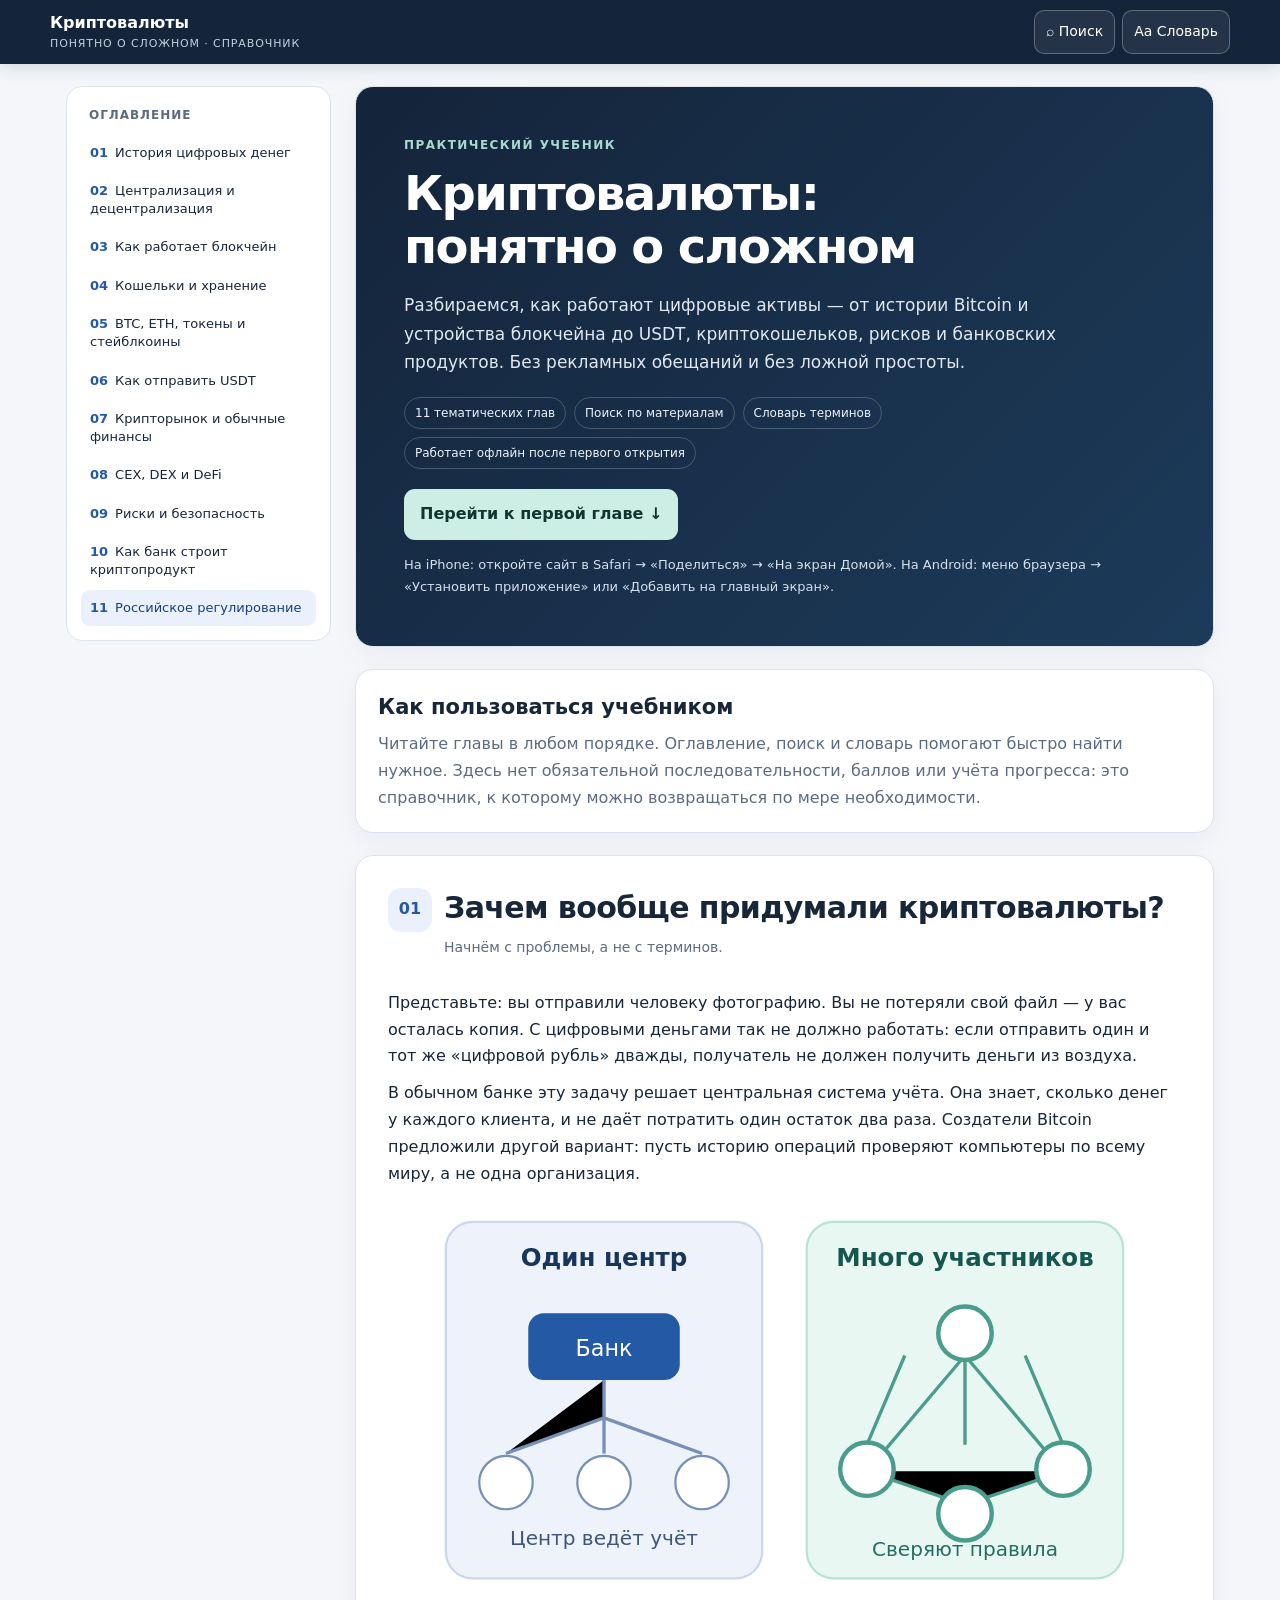
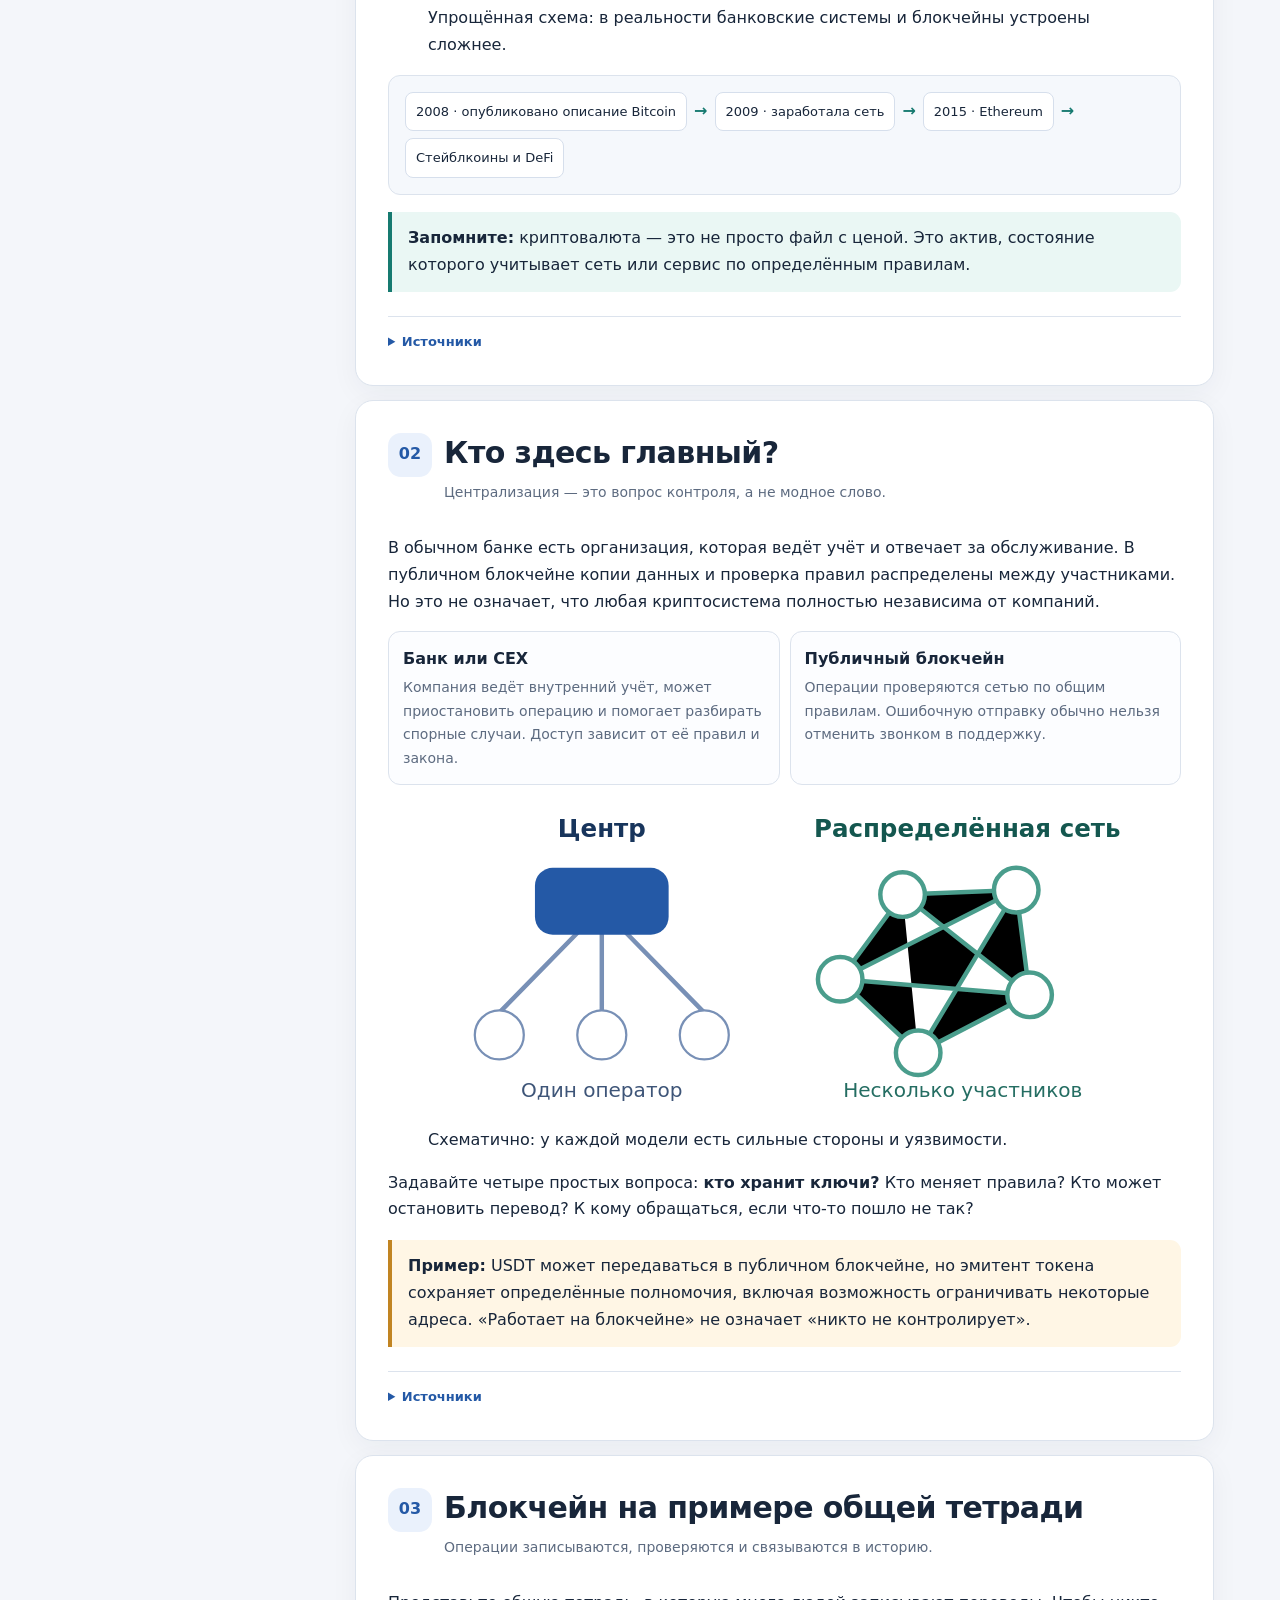
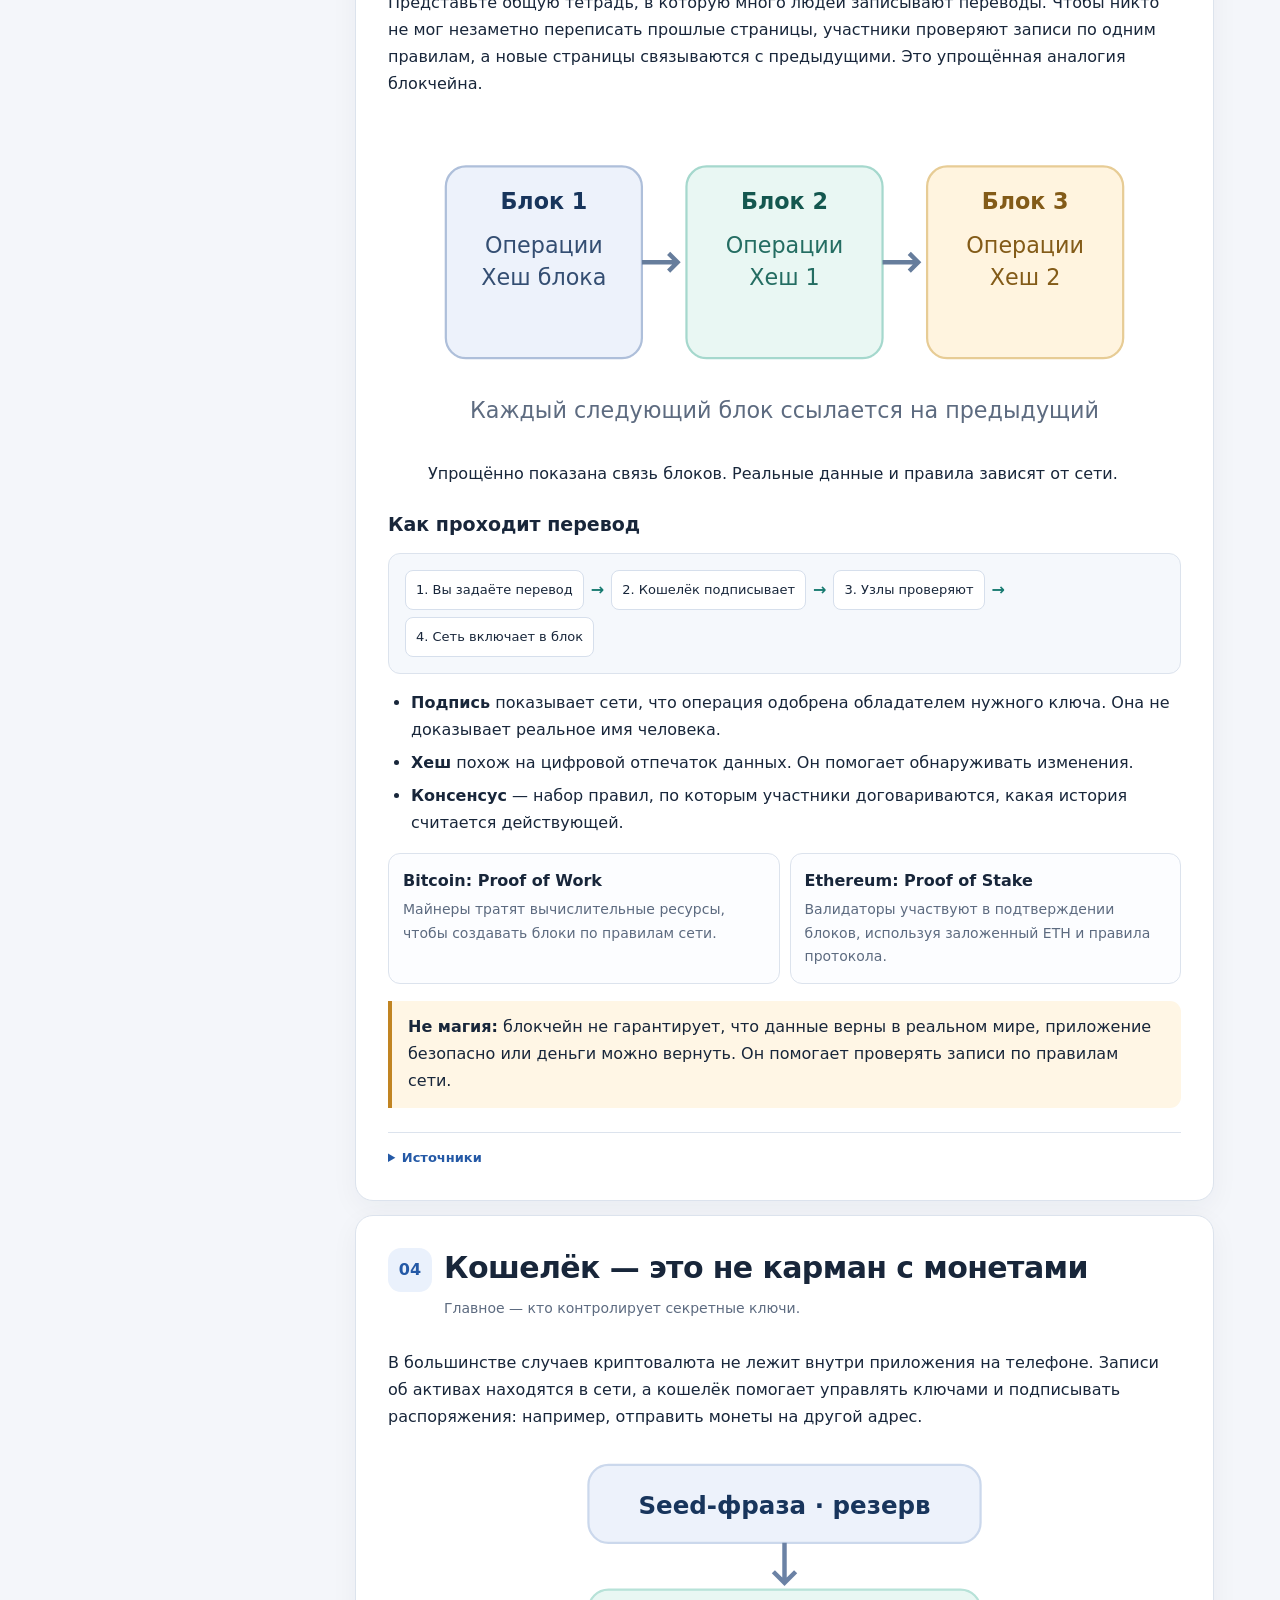
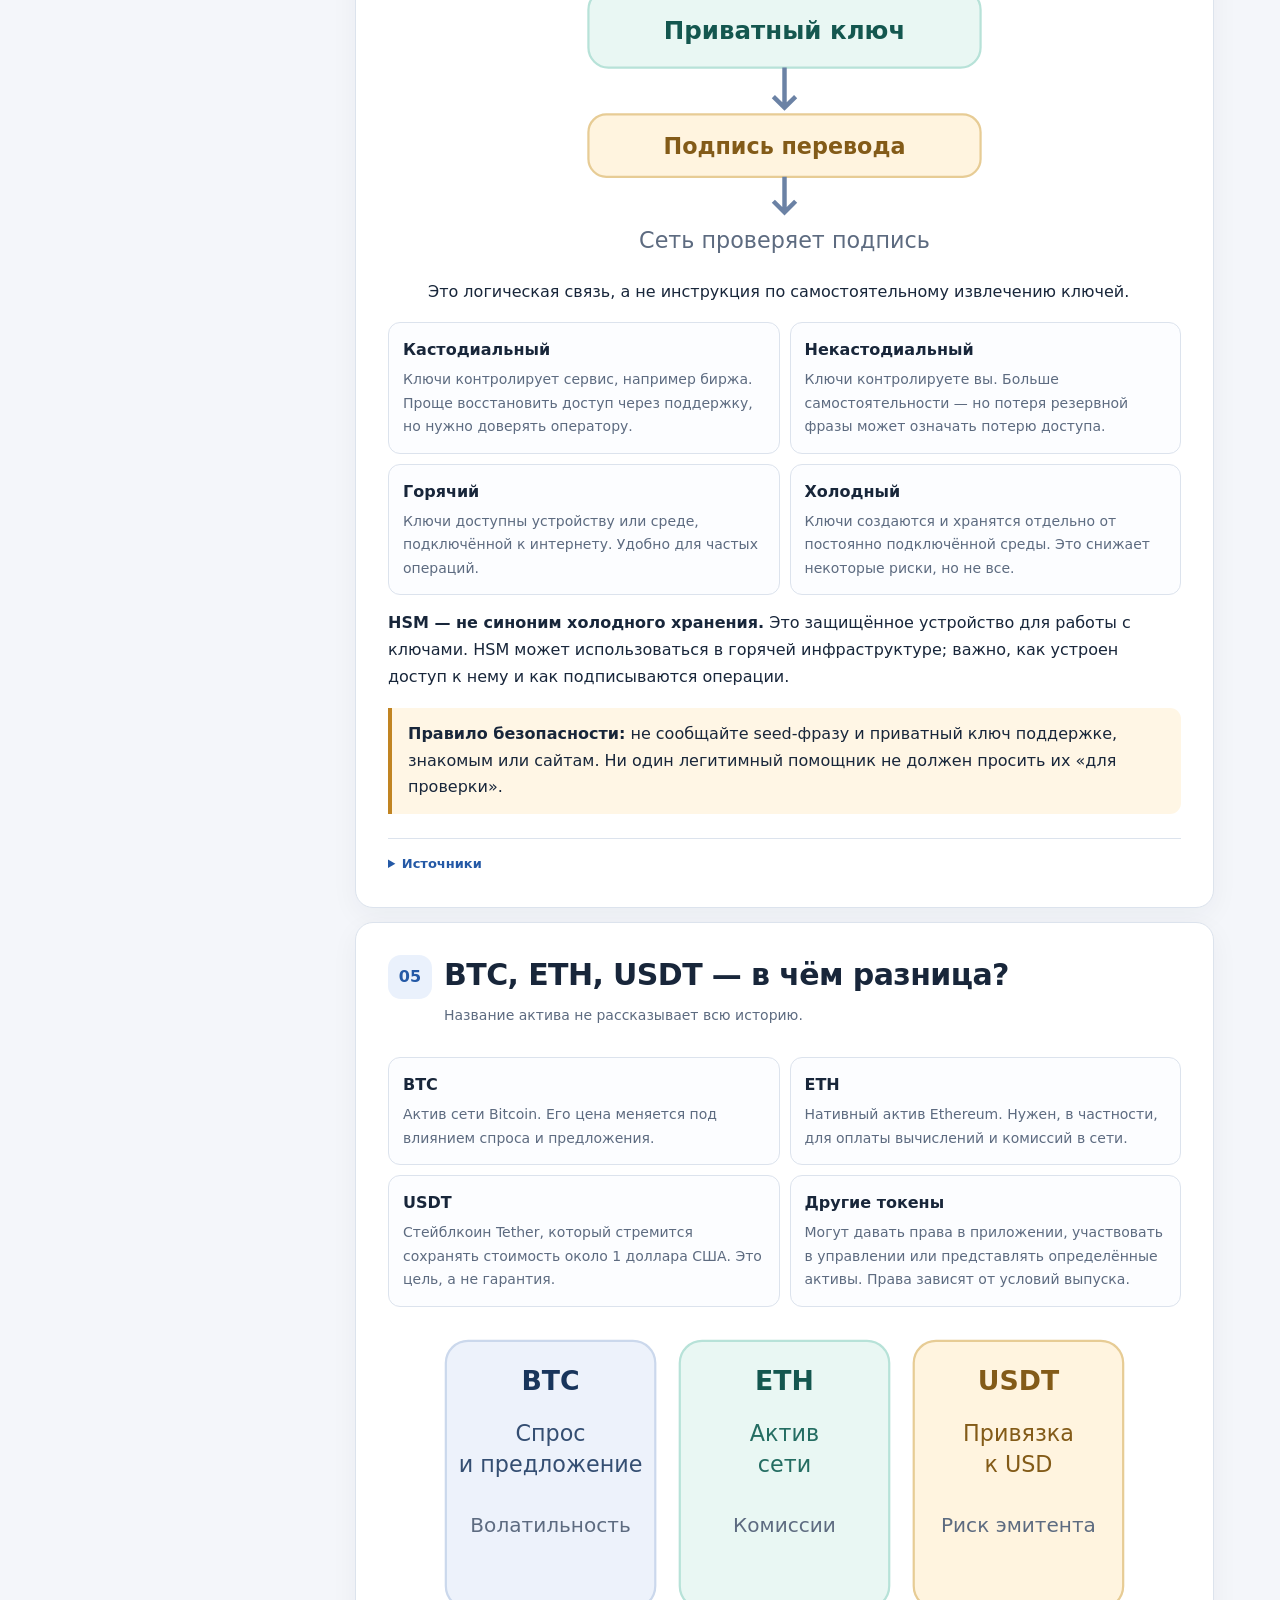
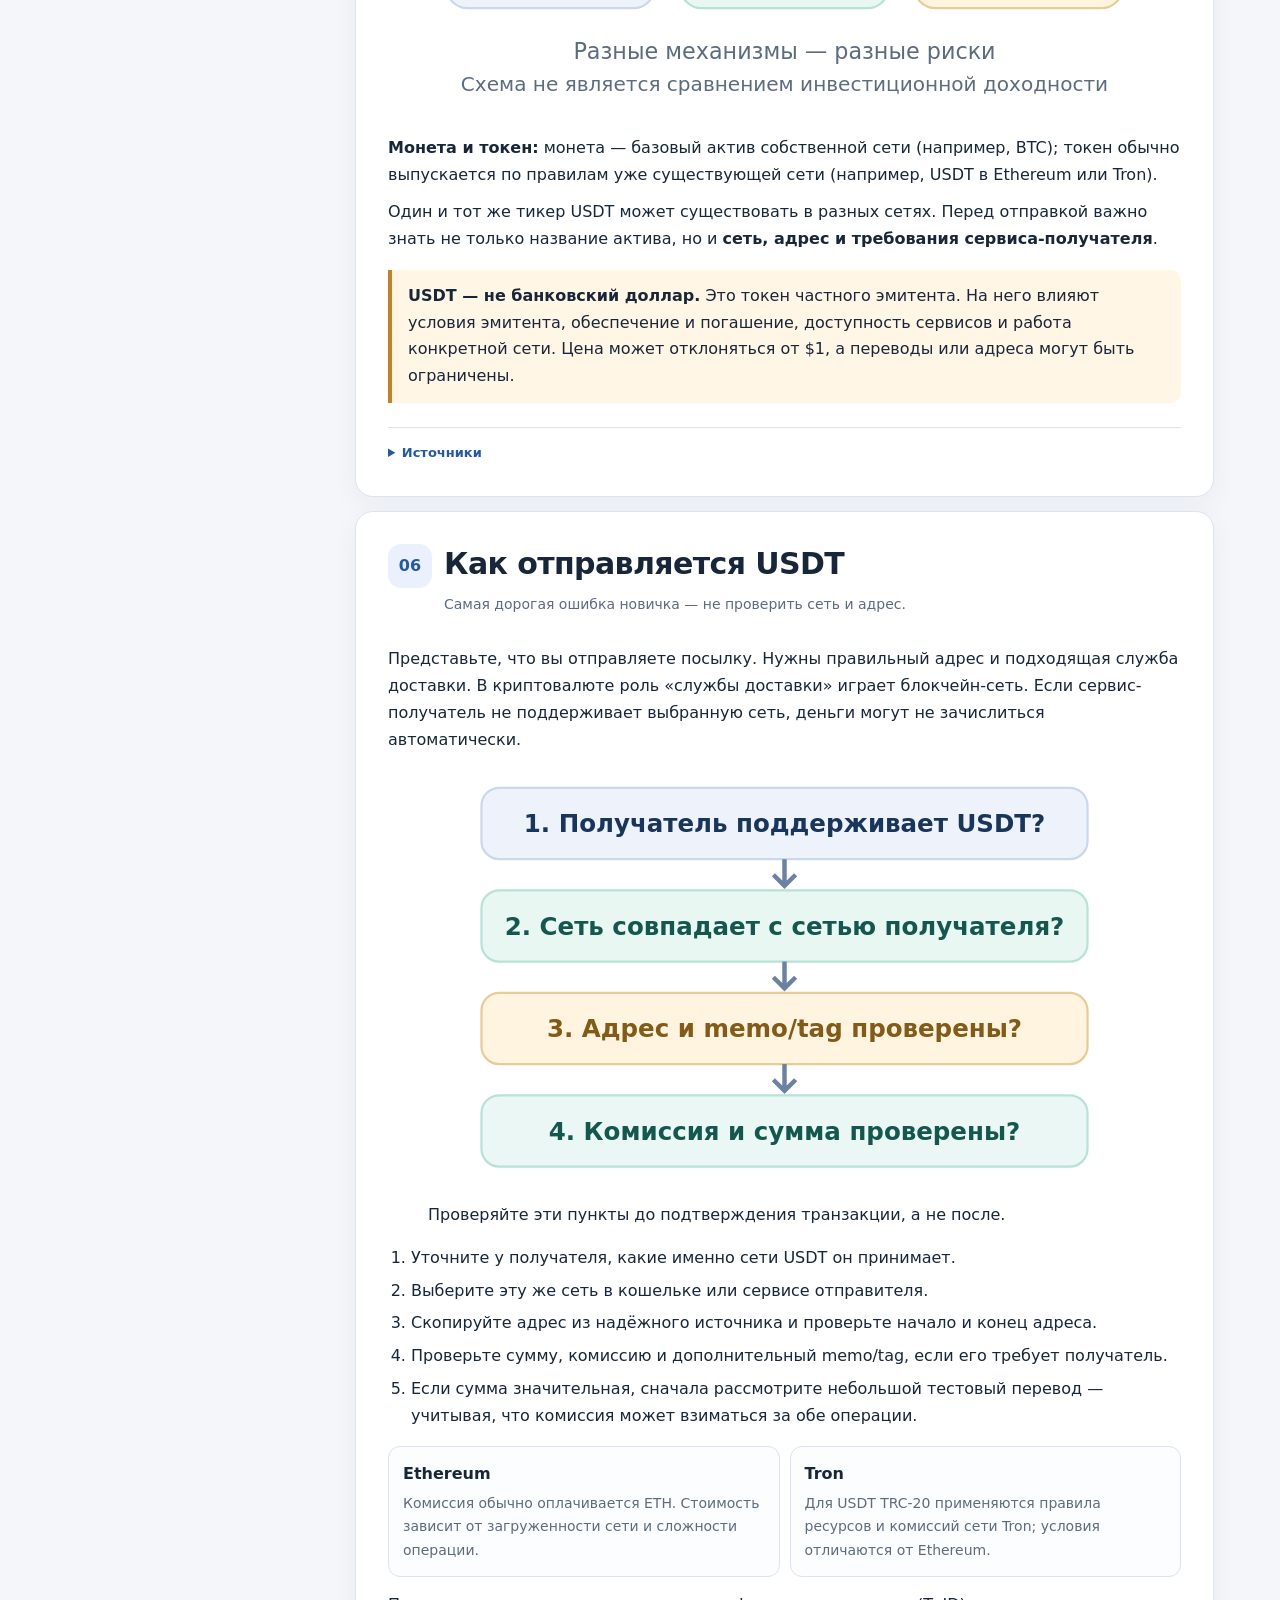
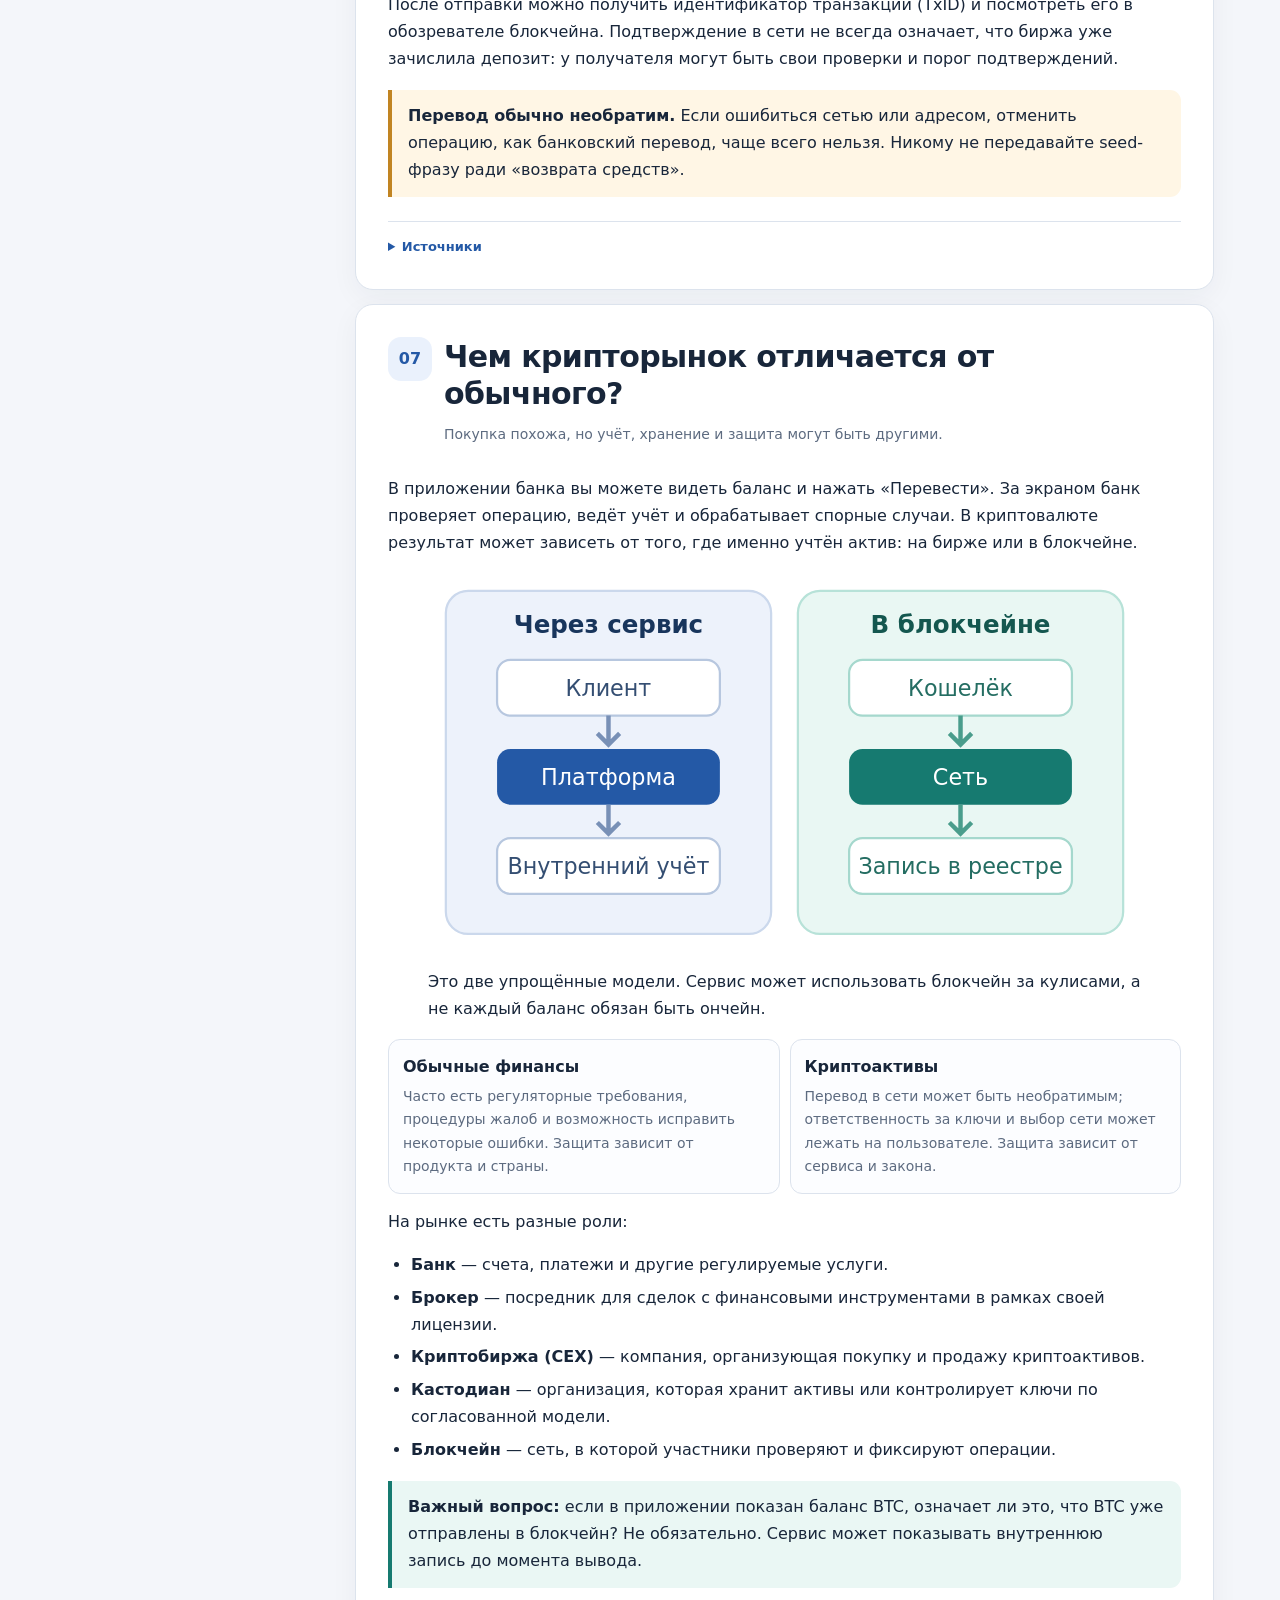
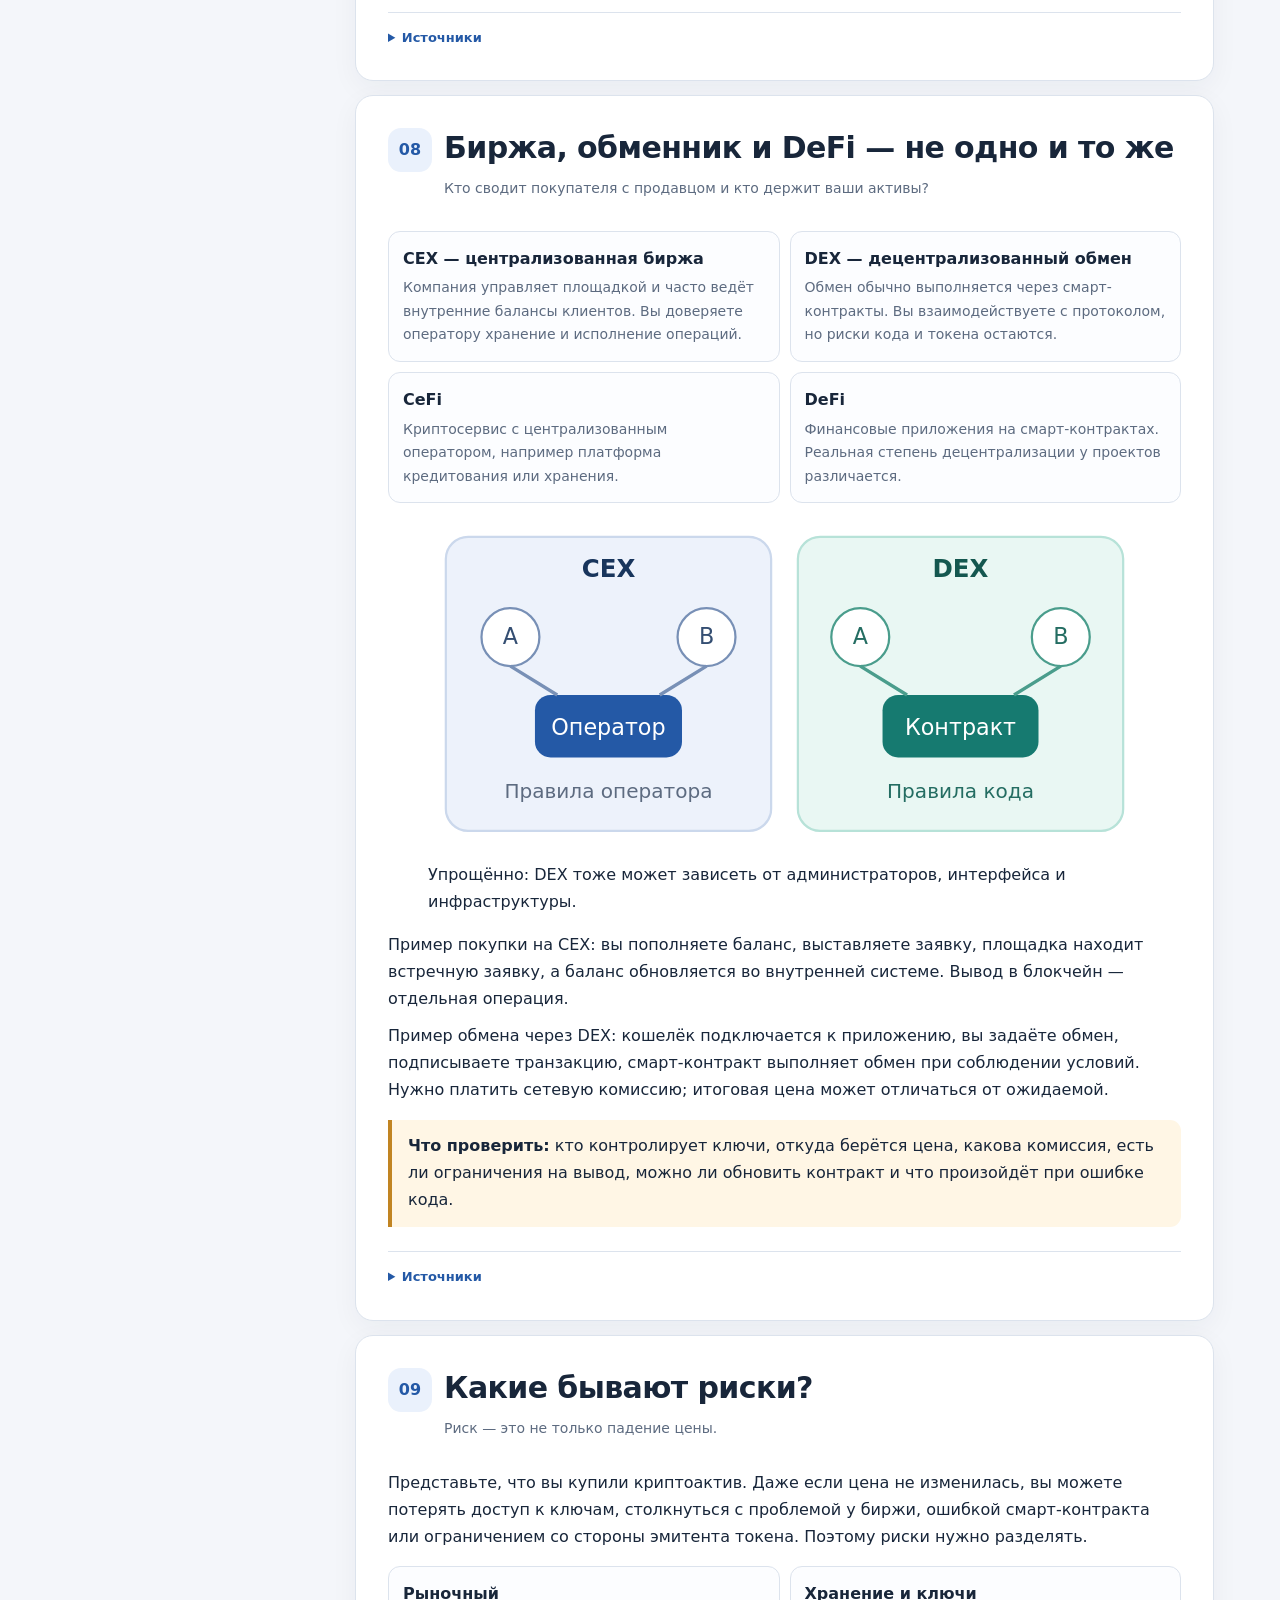
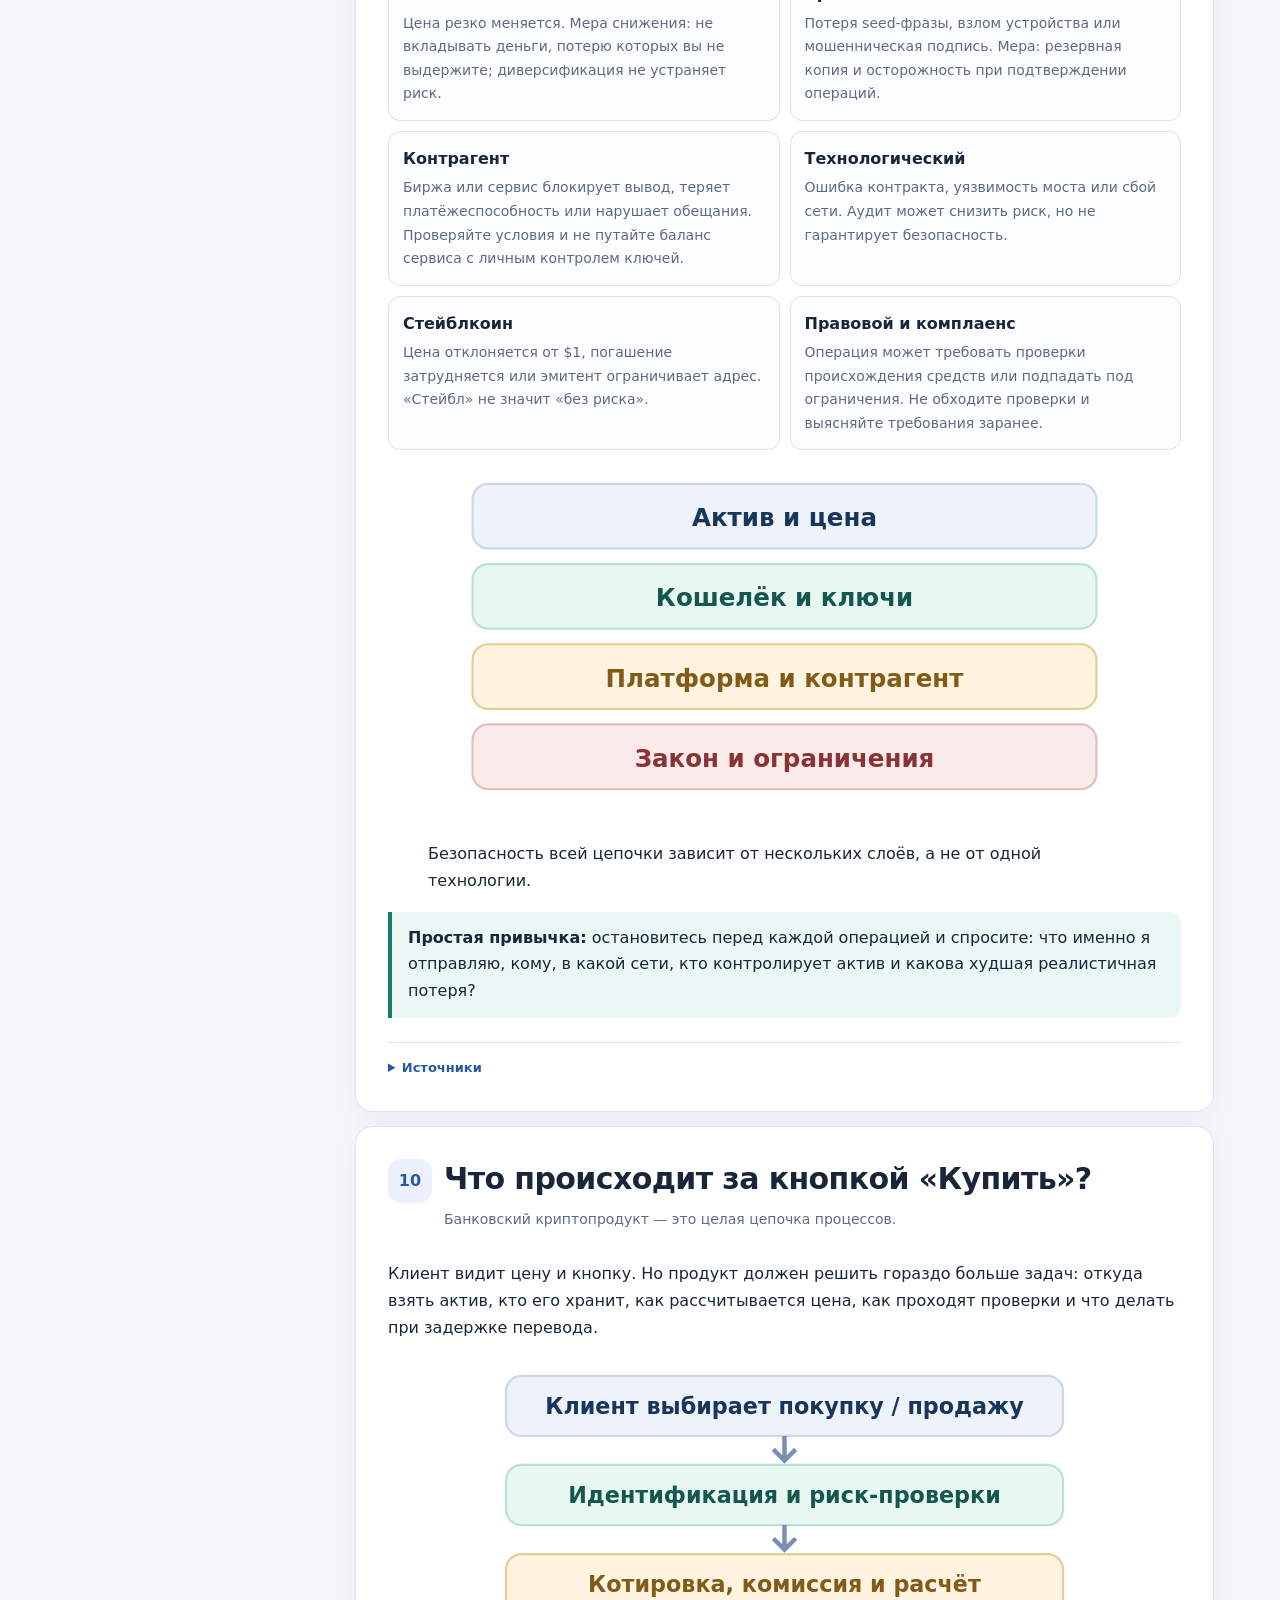
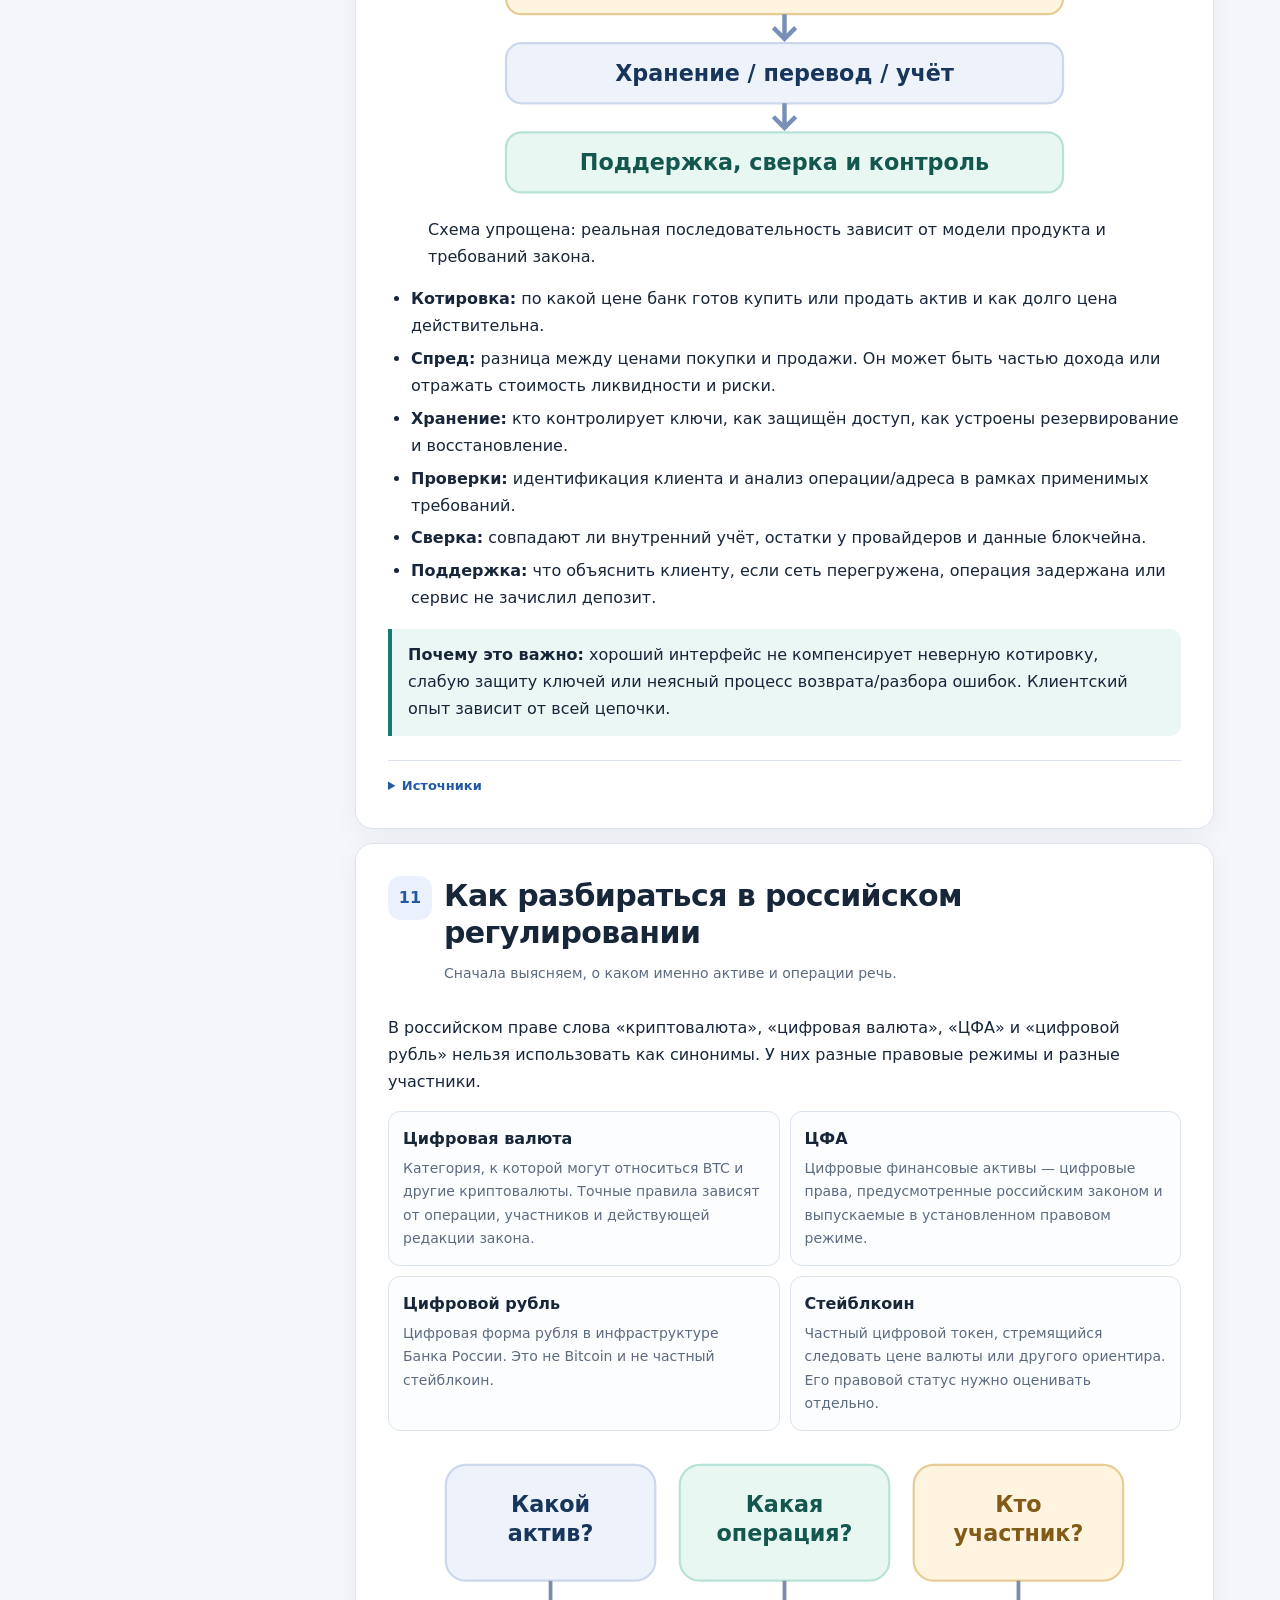
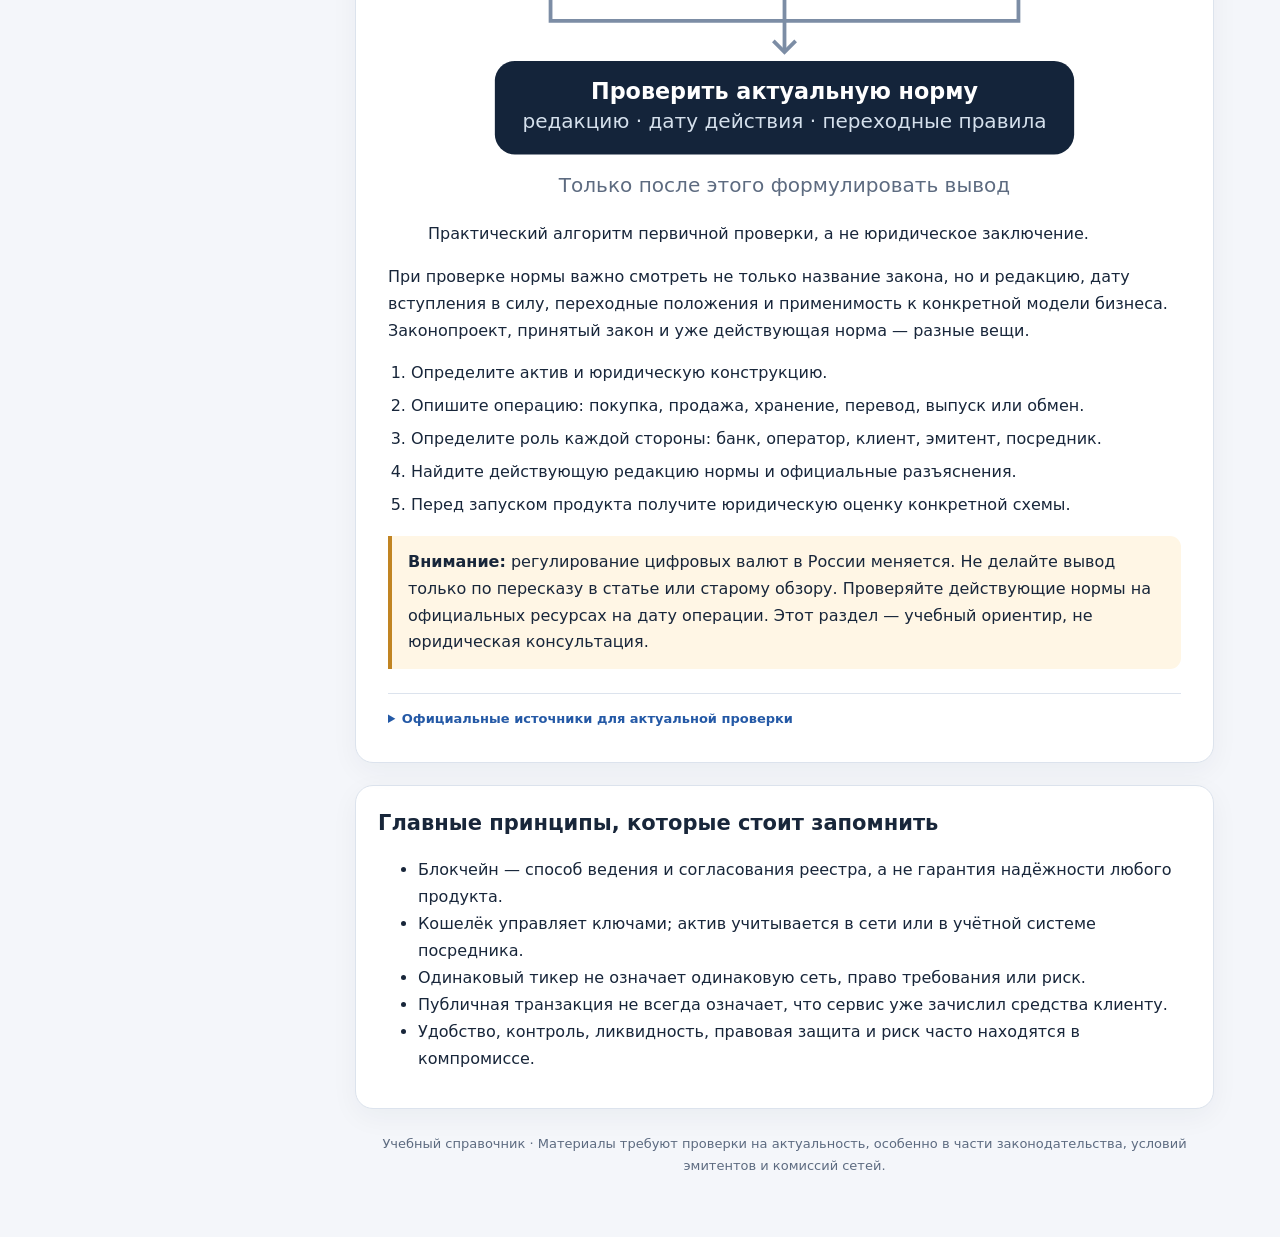
==== commit ec0ad7a6: "Rewrite handbook for beginners and add visual diagrams" ====
--- a/web/index.html
+++ b/web/index.html
@@ -20,19 +20,118 @@
 <section class="panel intro search-area" id="searchArea" hidden><h2>Поиск по учебнику</h2><input class="searchbox" id="searchInput" type="search" placeholder="Например: USDT, seed-фраза, консенсус…" autocomplete="off"><div class="search-results" id="searchResults"></div></section>
 <section class="panel intro" id="glossaryArea" hidden><h2>Словарь терминов</h2><input class="searchbox" id="glossaryInput" type="search" placeholder="Найти термин…" autocomplete="off"><div class="glossary" id="glossary"></div></section>
 <div class="module-list" id="modules">
-<article class="module" id="m1" data-title="История цифровых денег"><div class="module-head"><div class="num">01</div><div><h2>От ранних цифровых денег к криптовалютам</h2><p class="sub">Почему Bitcoin появился именно тогда и какую проблему пытался решить.</p></div></div>
-<p>Идея цифровых денег старше Bitcoin. Главная трудность — как передать цифровую ценность так, чтобы отправитель не мог потратить одну и ту же единицу дважды, а для проверки не требовался единственный центральный оператор.</p><h3>Краткая временная шкала</h3><div class="flow"><span>1980-е · криптография</span><i>→</i><span>1990-е · DigiCash</span><i>→</i><span>1997 · Hashcash</span><i>→</i><span>2008 · white paper</span><i>→</i><span>2009 · сеть Bitcoin</span><i>→</i><span>2015 · Ethereum</span><i>→</i><span>DeFi и токенизация</span></div>
-<ul><li><b>DigiCash / eCash:</b> ранняя система электронных денег с криптографическими механизмами, но с централизованным оператором.</li><li><b>Hashcash:</b> предложил proof-of-work как способ сделать массовые запросы вычислительно затратными; позднее похожая идея стала частью майнинга Bitcoin.</li><li><b>Bitcoin:</b> в 2008 году опубликовано описание peer-to-peer электронной денежной системы; сеть запущена в 2009 году.</li><li><b>Ethereum:</b> расширил идею публичного блокчейна за счёт программируемых смарт-контрактов.</li><li><b>Стейблкоины и DeFi:</b> позволили строить приложения с токенами, стремящимися к стабильной цене, и автоматизированными финансовыми операциями. Это добавило новые технические, рыночные и юридические риски.</li></ul><div class="callout"><b>Главная мысль.</b> Криптовалюты — не просто «деньги в интернете». Это попытка организовать цифровое владение и передачу ценности по проверяемым правилам, иногда без единого оператора.</div><details class="sources"><summary>Источники и для дальнейшего чтения</summary><ul><li><a href="https://bitcoin.org/bitcoin.pdf">Satoshi Nakamoto, Bitcoin: A Peer-to-Peer Electronic Cash System (2008)</a> — исходная модель Bitcoin.</li><li><a href="https://www.rfc-editor.org/rfc/rfc2616">RFC Editor</a> — пример стандартов раннего интернета; не источник по истории криптовалют.</li><li><a href="https://www.hashcash.org/papers/announce.txt">Adam Back, Hashcash announcement</a> — первоначальное описание Hashcash.</li><li><a href="https://ethereum.org/en/what-is-ethereum/">Ethereum.org: What is Ethereum?</a> — назначение Ethereum и смарт-контрактов.</li></ul></details></article>
-<article class="module" id="m2" data-title="Централизация и децентрализация"><div class="module-head"><div class="num">02</div><div><h2>Централизация и децентрализация</h2><p class="sub">Кто устанавливает правила, контролирует активы и может остановить систему.</p></div></div><p>Централизация — это концентрация контроля у одного оператора или небольшой группы. Децентрализация распределяет разные полномочия между участниками. Это не переключатель «вкл./выкл.», а набор отдельных характеристик.</p><div class="grid2"><div class="mini"><b>Централизованная модель</b><p>Оператор ведёт внутренний учёт, устанавливает правила доступа, может блокировать аккаунты и управляет инфраструктурой.</p></div><div class="mini"><b>Децентрализованная модель</b><p>Проверка и принятие решений распределены между участниками; единолично переписать историю обычно сложнее, но контроль может оставаться у разработчиков, валидаторов или администраторов.</p></div></div><h3>Примеры — не абсолютные ярлыки</h3><ul><li><b>Банк:</b> централизованная организация с регулируемыми процедурами, поддержкой клиентов и механизмами исправления ошибок.</li><li><b>Bitcoin:</b> открытая сеть с распределённой проверкой правил, но майнинг и инфраструктура могут концентрироваться.</li><li><b>Криптобиржа (CEX):</b> обычно централизованный оператор, даже если ввод и вывод используют публичный блокчейн.</li><li><b>USDT:</b> токен обращается в публичных сетях, но выпуск и некоторые ограничения контролируются эмитентом.</li><li><b>DeFi-протокол:</b> смарт-контракты могут исполнять обмен, но админ-ключи, интерфейс, оракулы и обновления создают точки контроля.</li></ul><div class="callout warn"><b>Важно:</b> распределённое хранение копий данных не означает децентрализованное управление. Всегда спрашивайте: кто меняет правила, кто держит ключи, кто может остановить операцию и к кому обратиться при ошибке?</div><details class="sources"><summary>Источники</summary><ul><li><a href="https://bitcoin.org/bitcoin.pdf">Bitcoin white paper</a> — распределённая проверка транзакций.</li><li><a href="https://ethereum.org/en/developers/docs/consensus-mechanisms/">Ethereum.org: consensus mechanisms</a> — роль участников консенсуса.</li><li><a href="https://www.bis.org/publ/arpdf/ar2023e3.htm">BIS Annual Economic Report 2023, Chapter III</a> — архитектура криптоэкосистемы и ограничения.</li></ul></details></article>
-<article class="module" id="m3" data-title="Как работает блокчейн"><div class="module-head"><div class="num">03</div><div><h2>Как работает блокчейн</h2><p class="sub">Транзакции, хеши, цифровые подписи, узлы и консенсус.</p></div></div><p>Блокчейн — разновидность распределённого реестра, где записи сгруппированы в блоки, а связь между блоками защищена криптографическими хешами. Участники проверяют операции по правилам конкретной сети.</p><div class="flow"><span>Создание транзакции</span><i>→</i><span>Подпись ключом</span><i>→</i><span>Передача узлам</span><i>→</i><span>Проверка</span><i>→</i><span>Консенсус</span><i>→</i><span>Запись в реестр</span></div><h3>Основные элементы</h3><ul><li><b>Транзакция</b> — запрос изменить состояние сети: например, передать актив или вызвать контракт.</li><li><b>Хеш</b> — отпечаток данных фиксированной длины. Изменение входных данных обычно меняет хеш.</li><li><b>Цифровая подпись</b> — позволяет проверить, что распоряжение подписано соответствующим приватным ключом; сама по себе не подтверждает личность человека.</li><li><b>Узлы (ноды)</b> — запускают программное обеспечение сети и проверяют данные в рамках своих функций.</li><li><b>Консенсус</b> — правила, по которым сеть приходит к согласованному состоянию.</li><li><b>Смарт-контракт</b> — программа, исполняемая средой блокчейна; ошибка кода может привести к потере активов.</li></ul><div class="grid2"><div class="mini"><b>Proof of Work (PoW)</b><p>Участники тратят вычислительные ресурсы на поиск допустимого доказательства. В Bitcoin майнеры конкурируют за создание блока.</p></div><div class="mini"><b>Proof of Stake (PoS)</b><p>Участники блокируют актив как stake и участвуют в выборе/подтверждении блоков по правилам протокола. Ethereum использует PoS.</p></div></div><h3>Bitcoin и Ethereum — кратко</h3><div class="table-wrap"><table><thead><tr><th>Характеристика</th><th>Bitcoin</th><th>Ethereum</th></tr></thead><tbody><tr><td>Основная роль</td><td>Денежная сеть и расчётный актив BTC</td><td>Платформа смарт-контрактов и актив ETH</td></tr><tr><td>Консенсус</td><td>Proof of Work</td><td>Proof of Stake</td></tr><tr><td>Комиссия</td><td>Зависит от спроса на место в блоке</td><td>Зависит от вычислений и рыночной цены gas</td></tr><tr><td>Программируемость</td><td>Скрипты с ограниченными возможностями</td><td>Общего назначения смарт-контракты</td></tr></tbody></table></div><div class="callout warn"><b>Подтверждение ≠ абсолютная гарантия.</b> Финальность и риск реорганизации различаются по сети. Приложения и биржи часто требуют определённое число подтверждений до зачисления.</div><details class="sources"><summary>Источники</summary><ul><li><a href="https://developer.bitcoin.org/devguide/">Bitcoin Developer Guide</a> — транзакции, блоки, майнинг.</li><li><a href="https://ethereum.org/en/developers/docs/">Ethereum Developer Documentation</a> — узлы, EVM, консенсус и смарт-контракты.</li><li><a href="https://ethereum.org/en/developers/docs/consensus-mechanisms/pos/">Ethereum.org: Proof-of-stake</a> — устройство PoS.</li></ul></details></article>
-<article class="module" id="m4" data-title="Кошельки и хранение"><div class="module-head"><div class="num">04</div><div><h2>Кошельки и хранение криптовалют</h2><p class="sub">Адрес, приватный ключ, seed-фраза, кастодиальная модель, горячее и холодное хранение.</p></div></div><p>Криптокошелёк обычно не хранит монеты внутри телефона. Он помогает управлять ключами, создавать подписи и показывать состояние адресов в блокчейне. Актив учитывается в состоянии соответствующей сети.</p><div class="flow"><span>Seed-фраза / резерв</span><i>→</i><span>Приватные ключи</span><i>→</i><span>Подпись транзакции</span><i>→</i><span>Сеть проверяет подпись</span></div><ul><li><b>Адрес:</b> идентификатор для получения активов; адреса зависят от сети и формата.</li><li><b>Приватный ключ:</b> секрет, позволяющий создавать подписи. Тот, кто его контролирует, обычно контролирует распоряжение активом.</li><li><b>Публичный ключ:</b> связан с приватным и используется при проверке подписи; адрес часто формируется на его основе.</li><li><b>Seed-фраза:</b> резервный набор слов для восстановления ключей в совместимом кошельке. Никогда не вводите её на сайтах по ссылке из сообщения.</li></ul><div class="grid2"><div class="mini"><b>Кастодиальный</b><p>Ключами управляет сервис, например биржа. Удобнее восстановление доступа, но есть риск контрагента, блокировки и неплатёжеспособности.</p></div><div class="mini"><b>Некастодиальный</b><p>Ключами управляет сам пользователь. Больше самостоятельности, но потеря резервной фразы может означать потерю доступа.</p></div><div class="mini"><b>Горячее хранение</b><p>Ключи доступны среде, подключённой к сети. Удобно для частых операций, но поверхность онлайн-атаки больше.</p></div><div class="mini"><b>Холодное хранение</b><p>Ключи изолированы от постоянно подключённой среды. Снижает некоторые риски, но не защищает от кражи резервной фразы, физического доступа и ошибок.</p></div></div><p><b>Мультисиг</b> требует несколько подписей из заданного набора ключей. <b>HSM</b> — защищённый аппаратный модуль для операций с ключами; сам по себе HSM не означает, что хранение «холодное».</p><div class="callout warn">Не делитесь seed-фразой и приватным ключом. Не фотографируйте их и не храните в облачных заметках. Перед крупным переводом проверьте сеть и адрес, затем сделайте тестовую отправку, если это оправдано.</div><details class="sources"><summary>Источники</summary><ul><li><a href="https://bitcoin.org/en/choose-your-wallet">Bitcoin.org: Choose your wallet</a> — модели кошельков.</li><li><a href="https://ethereum.org/en/wallets/">Ethereum.org: Wallets</a> — управление ключами и кошельками.</li><li><a href="https://csrc.nist.gov/pubs/sp/800/57/pt1/r5/final">NIST SP 800-57</a> — общие рекомендации по управлению криптографическими ключами.</li></ul></details></article>
-<article class="module" id="m5" data-title="Виды цифровых активов"><div class="module-head"><div class="num">05</div><div><h2>Bitcoin, ETH, токены и стейблкоины</h2><p class="sub">Чем отличаются активы и почему USDT — не то же самое, что доллар.</p></div></div><div class="grid2"><div class="mini"><b>Нативная монета</b><p>Актив базового протокола: BTC в Bitcoin, ETH в Ethereum. Может использоваться для комиссий и иных функций сети.</p></div><div class="mini"><b>Токен</b><p>Актив, созданный по правилам существующей платформы, например токен USDT в Ethereum или TRON.</p></div><div class="mini"><b>Governance-токен</b><p>Может давать право голосовать по параметрам протокола. Фактические права зависят от кода и юридических условий.</p></div><div class="mini"><b>RWA / токенизация</b><p>Цифровое представление актива или права на него. Токен не отменяет права, ограничения и риски базового актива.</p></div></div><h3>Как понимать USDT</h3><p>USDT — стейблкоин, выпускаемый компанией Tether в нескольких блокчейн-сетях. Он стремится поддерживать стоимость около доллара США, но привязка не гарантирована во всех рыночных условиях. Условия выпуска и погашения, состав резервов, доступ к прямому погашению и ограничения определяются эмитентом и применимыми правилами.</p><ul><li>USDT не является наличным долларом или банковским депозитом в США.</li><li>Рыночная цена может временно отклоняться от $1; ликвидность различается между площадками и сетями.</li><li>Эмитент может ограничивать определённые адреса в предусмотренных им случаях и в соответствии с применимыми требованиями.</li><li>Токены с тикером USDT в разных сетях не перемещаются автоматически между сетями. Для перевода нужен поддерживаемый получателем маршрут или отдельный мост.</li><li>Возможны риски эмитента, резервов, погашения, смарт-контракта, сети, посредника и регулирования.</li></ul><div class="callout">Привязка к доллару — цель конструкции, а не гарантия банковского вклада или безусловного обмена в любой момент.</div><details class="sources"><summary>Источники</summary><ul><li><a href="https://tether.to/en/transparency/">Tether Transparency</a> — опубликованные сведения об обеспечении и обращении.</li><li><a href="https://ethereum.org/en/developers/docs/standards/tokens/erc-20/">Ethereum.org: ERC-20</a> — стандарт токенов.</li><li><a href="https://www.circle.com/transparency">Circle Transparency</a> — пример документации другого эмитента стейблкоина.</li><li><a href="https://www.bis.org/publ/arpdf/ar2023e3.htm">BIS Annual Economic Report 2023</a> — риски криптоактивов и стейблкоинов.</li></ul></details></article>
-<article class="module" id="m6" data-title="Перевод USDT"><div class="module-head"><div class="num">06</div><div><h2>Как проходит перевод USDT</h2><p class="sub">Сеть, адрес, комиссия, подтверждения и типичные ошибки.</p></div></div><div class="flow"><span>Выбрать сеть</span><i>→</i><span>Проверить адрес</span><i>→</i><span>Указать сумму и комиссию</span><i>→</i><span>Подписать отправку</span><i>→</i><span>Ожидать подтверждений</span><i>→</i><span>Зачисление получателем</span></div><ol><li><b>Уточните сеть.</b> Отправитель и получатель должны поддерживать одну сеть. Например, USDT ERC-20 в Ethereum и USDT TRC-20 в TRON — разные сетевые представления.</li><li><b>Проверьте адрес и memo/tag.</b> Некоторые сервисы используют дополнительный идентификатор для зачисления на общий адрес.</li><li><b>Проверьте комиссию и газ.</b> Комиссия платится по правилам сети; в Ethereum для операций нужен ETH, в TRON — механика ресурсов/комиссий сети. Конкретные условия зависят от кошелька и сервиса.</li><li><b>Проверьте лимиты и проверки получателя.</b> Сервис может ждать дополнительных подтверждений, выполнять AML/KYT-проверки или зачислять внутренний баланс не мгновенно.</li><li><b>Сохраните TXID.</b> По идентификатору транзакции её статус можно посмотреть в эксплорере соответствующей сети.</li></ol><div class="callout warn"><b>Блокчейн-переводы обычно необратимы.</b> Если отправить актив в неправильную сеть или на чужой адрес, автоматического возврата может не быть. Не ориентируйтесь только на тикер — сверяйте сеть, адрес и требования сервиса.</div><h3>Чем отличаются сети</h3><div class="table-wrap"><table><thead><tr><th>Сеть</th><th>Пример</th><th>Что проверить</th></tr></thead><tbody><tr><td>Ethereum</td><td>USDT ERC-20</td><td>ETH для комиссии, адрес и подтверждения.</td></tr><tr><td>TRON</td><td>USDT TRC-20</td><td>Поддержку TRC-20, ресурсы/комиссию TRON.</td></tr><tr><td>Bitcoin</td><td>BTC, не USDT по умолчанию</td><td>Нативная сеть Bitcoin не равна сетям токенов USDT.</td></tr></tbody></table></div><details class="sources"><summary>Источники</summary><ul><li><a href="https://tronscan.org/">Tronscan</a> — эксплорер TRON.</li><li><a href="https://etherscan.io/">Etherscan</a> — эксплорер Ethereum.</li><li><a href="https://developer.bitcoin.org/devguide/">Bitcoin Developer Guide</a> — устройство транзакций Bitcoin.</li><li><a href="https://tether.to/en/supported-protocols/">Tether supported protocols</a> — сети, поддерживаемые эмитентом (проверяйте актуальный список).</li></ul></details></article>
-<article class="module" id="m7" data-title="Крипторынок и традиционные финансы"><div class="module-head"><div class="num">07</div><div><h2>Крипторынок и традиционные финансы</h2><p class="sub">Сопоставляем функции и риски, а не маркетинговые лозунги.</p></div></div><div class="table-wrap"><table><thead><tr><th>Функция</th><th>Традиционная инфраструктура</th><th>Криптоинфраструктура</th></tr></thead><tbody><tr><td>Учёт актива</td><td>База банка, брокера, депозитария или реестра</td><td>Состояние блокчейна плюс внутренний учёт посредников</td></tr><tr><td>Хранение</td><td>Банк/кастодиан/депозитарий по правовой модели</td><td>Кастодиан, биржа или самостоятельное управление ключами</td></tr><tr><td>Торговля</td><td>Биржа, брокер, OTC-посредник</td><td>CEX, DEX, OTC-провайдер</td></tr><tr><td>Расчёт</td><td>Платёжные системы, клиринг, депозитарные расчёты</td><td>Изменение состояния сети; внутренние переводы биржи могут не быть ончейн</td></tr><tr><td>Правовая защита</td><td>Зависит от юрисдикции и продукта</td><td>Зависит от юрисдикции, актива, посредника и способа хранения</td></tr></tbody></table></div><p>Крипторынок часто работает круглосуточно, но доступность сервисов, банковских переводов и ликвидности не гарантирована. Транзакция в блокчейне не всегда равна завершённому клиентскому расчёту: сервис может требовать подтверждения, проверки или ручной обработки.</p><h3>Кто есть кто</h3><ul><li><b>Банк:</b> ведёт счета и предоставляет финансовые услуги в рамках лицензий и требований.</li><li><b>Брокер:</b> принимает и исполняет поручения клиента на рынке в пределах своей модели и разрешений.</li><li><b>Биржа:</b> организует торговлю; криптобиржа может вести внутренний баланс и хранить клиентские активы.</li><li><b>Депозитарий / кастодиан:</b> учитывает права или обеспечивает хранение активов в соответствии с конкретной правовой и технической моделью.</li><li><b>Платёжная система:</b> передаёт и обрабатывает платёжные сообщения/расчёты по установленным правилам.</li><li><b>Блокчейн:</b> сеть и протокол, которые проверяют транзакции и обновляют реестр.</li></ul><div class="callout">Корректное сравнение всегда уточняет сценарий: какой актив, кто держит ключи, кто исполняет сделку, где ведётся учёт, когда расчёт считается окончательным и какой режим защиты действует.</div><details class="sources"><summary>Источники</summary><ul><li><a href="https://www.bis.org/cpmi/publ/d101a.pdf">BIS/CPMI: Principles for financial market infrastructures</a> — инфраструктура финансовых рынков.</li><li><a href="https://www.fatf-gafi.org/en/topics/virtual-assets.html">FATF: Virtual Assets</a> — риск-ориентированный подход к виртуальным активам.</li><li><a href="https://www.bis.org/publ/arpdf/ar2023e3.htm">BIS Annual Economic Report 2023</a> — криптоэкосистема и её ограничения.</li></ul></details></article>
-<article class="module" id="m8" data-title="CEX, DEX, CeFi и DeFi"><div class="module-head"><div class="num">08</div><div><h2>CEX, DEX, CeFi и DeFi</h2><p class="sub">Кто хранит активы, как исполняется обмен и где возникают риски.</p></div></div><div class="grid2"><div class="mini"><b>CEX</b><p>Централизованная биржа: оператор ведёт аккаунты, часто хранит ключи и сопоставляет заявки во внутренней системе.</p></div><div class="mini"><b>DEX</b><p>Обмен через смарт-контракты и протокольную ликвидность; пользователь часто подписывает операции своим кошельком.</p></div><div class="mini"><b>CeFi</b><p>Централизованные сервисы криптофинансов: оператор контролирует часть процессов и несёт контрагентские риски.</p></div><div class="mini"><b>DeFi</b><p>Финансовые приложения со смарт-контрактами. Степень децентрализации зависит от контроля над кодом, ключами, интерфейсом и оракулами.</p></div></div><h3>Пример покупки</h3><ol><li>Пользователь пополняет баланс на CEX или подключает кошелёк к DEX.</li><li>На CEX сделка может быть исполнена внутренним matching engine; в DEX — через смарт-контракт, пул ликвидности или другой механизм.</li><li>На CEX актив после сделки обычно отражается во внутреннем балансе. Ончейн-вывод происходит отдельно.</li><li>На DEX транзакция обычно отправляется в сеть, требует комиссии и может зависеть от проскальзывания и состояния контракта.</li></ol><p><b>Ликвидность</b> — возможность совершить сделку без чрезмерного влияния на цену. <b>Спред</b> — разница между ценами покупки и продажи по выбранной методике. <b>Проскальзывание (slippage)</b> — разница между ожидаемой и фактической ценой исполнения.</p><div class="callout warn">DEX не гарантирует безопасность, а CEX не гарантирует сохранность. Для CEX важны контрагент, хранение и внутренний контроль; для DEX — код контракта, права администратора, ликвидность, MEV, оракулы и безопасность кошелька.</div><details class="sources"><summary>Источники</summary><ul><li><a href="https://ethereum.org/en/defi/">Ethereum.org: DeFi</a> — основные категории приложений.</li><li><a href="https://ethereum.org/en/developers/docs/smart-contracts/">Ethereum.org: Smart contracts</a> — смарт-контракты.</li><li><a href="https://www.bis.org/publ/arpdf/ar2023e3.htm">BIS Annual Economic Report 2023</a> — структура и риски крипторынка.</li></ul></details></article>
-<article class="module" id="m9" data-title="Риски и безопасность"><div class="module-head"><div class="num">09</div><div><h2>Риски и базовая безопасность</h2><p class="sub">Рыночные, технические, контрагентские и правовые риски.</p></div></div><ul><li><b>Рыночный риск:</b> цена может резко измениться; высокая волатильность способна привести к крупным потерям.</li><li><b>Контрагентский риск:</b> биржа, кастодиан или эмитент могут не выполнить обязательства, ограничить доступ или стать неплатёжеспособными.</li><li><b>Риск ключей:</b> потеря, кража или раскрытие ключа/seed-фразы может лишить контроля над активом.</li><li><b>Технический риск:</b> ошибки смарт-контракта, мостов, кошельков, инфраструктуры или обновления протокола.</li><li><b>Риск стейблкоина:</b> потеря привязки, проблемы с резервами/погашением, ограничения эмитента и ликвидность.</li><li><b>Мошенничество:</b> фишинг, поддельные приложения, ложная поддержка, обещания гарантированной доходности и вредоносные подписи.</li><li><b>Комплаенс-риск:</b> проверки происхождения средств, санкционные ограничения и AML/KYC/KYT-процедуры могут повлиять на операции.</li></ul><h3>Что реально помогает</h3><ul><li>Включить многофакторную аутентификацию и уникальный пароль; не переходить по ссылкам из неожиданных сообщений.</li><li>Проверять домен, адрес и сеть по независимому каналу; сначала отправлять небольшую тестовую сумму при необходимости.</li><li>Проверять смысл подписи и разрешения смарт-контракта, а не только внешний вид приложения.</li><li>Делить хранение по назначению и не держать все средства на одной площадке или в одном кошельке без оценки риска.</li><li>Понимать условия вывода, комиссии, блокировок и погашения до покупки актива.</li></ul><div class="callout warn">Меры безопасности снижают отдельные риски, но не превращают криптоактив в безрисковый продукт и не гарантируют возврат средств.</div><details class="sources"><summary>Источники</summary><ul><li><a href="https://www.fatf-gafi.org/en/topics/virtual-assets.html">FATF: Virtual Assets</a> — AML/CFT для виртуальных активов.</li><li><a href="https://www.cisa.gov/secure-our-world">CISA: Secure Our World</a> — базовая цифровая безопасность.</li><li><a href="https://www.bis.org/publ/arpdf/ar2023e3.htm">BIS Annual Economic Report 2023</a> — риски криптоактивов.</li></ul></details></article>
-<article class="module" id="m10" data-title="Банковские криптопродукты"><div class="module-head"><div class="num">10</div><div><h2>Как устроен банковский криптопродукт</h2><p class="sub">Клиентский сценарий, поставщики ликвидности, хранение, комплаенс и экономика.</p></div></div><p>Банковский криптопродукт — не только экран покупки. Это цепочка от клиентского намерения до исполнения, расчёта, учёта, контроля рисков и поддержки. Архитектура зависит от закона, допустимых моделей, выбранного актива и инфраструктурных партнёров.</p><div class="flow"><span>Клиент и идентификация</span><i>→</i><span>Котировка и проверка</span><i>→</i><span>Сделка / расчёт</span><i>→</i><span>Хранение или вывод</span><i>→</i><span>Мониторинг и поддержка</span></div><h3>Что нужно спроектировать</h3><ul><li><b>Сценарии:</b> покупка, продажа, ввод, вывод, статус операции, ошибка и обращение в поддержку.</li><li><b>Котировки:</b> источник цены, частота обновления, спред, срок действия котировки, правила отмены и обработка волатильности.</li><li><b>Ликвидность и расчёт:</b> провайдер, лимиты, предфинансирование, валютная конверсия, сетевые комиссии и сбои контрагента.</li><li><b>Хранение:</b> кастодиальная модель, управление ключами, разграничение доступа, восстановление, сверки и контроль операций.</li><li><b>AML/KYC/KYT:</b> идентификация клиента, мониторинг операций и адресов, проверки санкционных рисков и обработка подозрительных событий.</li><li><b>Учёт и поддержка:</b> статусы клиентской операции, бухгалтерский/управленческий учёт, сверка внутренних записей с провайдером и сетью.</li><li><b>Экономика:</b> доход от спреда/комиссии, стоимость ликвидности и хранения, сетевые расходы, операционная нагрузка, комплаенс и стоимость привлечения.</li></ul><h3>Метрики и контроль</h3><div class="grid2"><div class="mini"><b>Клиентские</b><p>Конверсия в покупку, успешность операций, время до завершения, обращения, CSI и повторное использование.</p></div><div class="mini"><b>Операционные</b><p>Доля отказов, ошибки маршрутизации, зависшие операции, время сверки, инциденты, стоимость операции.</p></div><div class="mini"><b>Финансовые</b><p>Оборот, доход на операцию, эффективный спред, стоимость ликвидности, валовая маржа и OPEX.</p></div><div class="mini"><b>Риск-метрики</b><p>AML/KYT-алерты, время их обработки, концентрация провайдеров, экспозиция по контрагентам и сбои хранения.</p></div></div><div class="callout">Продуктовая задача — не максимизировать число функций. Нужно подтвердить клиентскую потребность, правовую реализуемость, устойчивую экономику и контролируемый операционный риск.</div><details class="sources"><summary>Источники</summary><ul><li><a href="https://www.fatf-gafi.org/en/topics/virtual-assets.html">FATF: Virtual Assets</a> — контроль AML/CFT.</li><li><a href="https://www.bis.org/cpmi/publ/d101a.pdf">BIS/CPMI: Principles for financial market infrastructures</a> — операционный и инфраструктурный риск.</li><li><a href="https://www.cbr.ru/">Банк России</a> — официальные материалы о регулировании финансовых рынков РФ.</li></ul></details></article>
-<article class="module" id="m11" data-title="Регулирование в России"><div class="module-head"><div class="num">11</div><div><h2>Регулирование в России: цифровая валюта, ЦФА и цифровой рубль</h2><p class="sub">Три разных понятия и почему важна проверка актуальной редакции закона.</p></div></div><div class="grid2"><div class="mini"><b>Цифровая валюта</b><p>Правовая категория, которую с 1 сентября 2026 года регулирует, в частности, Федеральный закон № 282-ФЗ «О цифровых валютах и цифровых правах» (с отдельными положениями, вступающими позднее). Цифровая валюта не тождественна ЦФА.</p></div><div class="mini"><b>ЦФА</b><p>Цифровые финансовые активы — цифровые права, выпускаемые и учитываемые по правилам российского закона и специальной информационной системы.</p></div><div class="mini"><b>Цифровой рубль</b><p>Цифровая форма национальной валюты, проектируемая и развиваемая Банком России; не криптовалюта и не частный стейблкоин.</p></div><div class="mini"><b>Ключевые участники</b><p>Банк России, уполномоченные организации и операторы в пределах установленных законом ролей; точные полномочия зависят от режима.</p></div></div><h3>Как читать нормативную информацию</h3><ul><li>Различайте закон, вступившую в силу норму, принятый закон с будущей датой вступления, законопроект, разъяснение регулятора и интерпретацию участника рынка.</li><li>Проверяйте номер, дату, редакцию, дату вступления в силу, переходные положения и применимость к конкретному участнику и операции.</li><li>Не переносите правила для ЦФА на криптовалюты автоматически: это разные юридические категории.</li><li>Проверяйте отдельно приобретение/продажу, хранение, перевод, рекламу, допуск клиентов, квалификационные ограничения, налогообложение и AML/KYC.</li><li>Для банковского продукта юридическая оценка должна учитывать конкретную схему, контрагентов, активы, юрисдикции и дату запуска. Учебный обзор не заменяет заключение юристов.</li></ul><div class="callout warn"><b>Актуальность.</b> Нормативные требования меняются. Перед принятием решения сверяйте действующие редакции законов и официальные разъяснения на дату операции. Не считайте пересказ в интернете юридическим основанием.</div><details class="sources"><summary>Официальные источники для проверки актуального режима</summary><ul><li><a href="https://pravo.gov.ru/">Официальный интернет-портал правовой информации</a> — официальные публикации нормативных актов.</li><li><a href="https://www.consultant.ru/document/cons_doc_LAW_540983/">Федеральный закон № 282-ФЗ от 04.08.2026 «О цифровых валютах и цифровых правах»</a> — базовый закон об организации обращения, учёте и обращении цифровых валют и цифровых прав. Основная дата вступления в силу — 01.09.2026; отдельные положения вступают позднее.</li><li><a href="https://www.cbr.ru/explan/cryptocurrency/">Банк России: регулирование обращения криптовалют в России</a> — официальные ответы на вопросы; страница обновлена 12.10.2026.</li><li><a href="https://www.cbr.ru/develop/cryptocurrency/">Банк России: запуск рынка криптовалют</a> — официальные разъяснения по модели рынка и переходным срокам.</li><li><a href="https://www.consultant.ru/document/cons_doc_LAW_358753/">Федеральный закон № 259-ФЗ от 31.07.2020</a> — прежний базовый режим цифровых финансовых активов и цифровой валюты; читать с учётом последующих изменений.</li></ul></details></article>
+
+<article class="module" id="m1" data-title="История цифровых денег">
+<div class="module-head"><div class="num">01</div><div><h2>Зачем вообще придумали криптовалюты?</h2><p class="sub">Начнём с проблемы, а не с терминов.</p></div></div>
+<p>Представьте: вы отправили человеку фотографию. Вы не потеряли свой файл — у вас осталась копия. С цифровыми деньгами так не должно работать: если отправить один и тот же «цифровой рубль» дважды, получатель не должен получить деньги из воздуха.</p>
+<p>В обычном банке эту задачу решает центральная система учёта. Она знает, сколько денег у каждого клиента, и не даёт потратить один остаток два раза. Создатели Bitcoin предложили другой вариант: пусть историю операций проверяют компьютеры по всему миру, а не одна организация.</p>
+<figure class="diagram"><svg viewBox="0 0 320 176" role="img" aria-label="Сравнение центрального банка и распределённой сети"><rect x="8" y="8" width="142" height="160" rx="12" fill="#edf2fb" stroke="#cbd8ec"/><rect x="170" y="8" width="142" height="160" rx="12" fill="#e9f7f3" stroke="#b7e2d8"/><text x="79" y="28" text-anchor="middle" font-size="11" font-weight="700" fill="#18355c">Один центр</text><text x="241" y="28" text-anchor="middle" font-size="11" font-weight="700" fill="#14574f">Много участников</text><rect x="45" y="49" width="68" height="30" rx="7" fill="#2459a6"/><text x="79" y="68" text-anchor="middle" font-size="10" fill="white">Банк</text><g stroke="#7890b6" stroke-width="1.5"><path d="M79 79V96L35 112M79 96L79 112M79 96L123 112"/></g><g fill="#fff" stroke="#7890b6"><circle cx="35" cy="125" r="12"/><circle cx="79" cy="125" r="12"/><circle cx="123" cy="125" r="12"/></g><g stroke="#4a9d8c" stroke-width="1.5"><path d="M214 68L197 108M241 68V108M268 68L285 108M197 120L241 135L285 120M197 120L241 68M285 120L241 68"/></g><g fill="#fff" stroke="#4a9d8c" stroke-width="2"><circle cx="241" cy="58" r="12"/><circle cx="197" cy="119" r="12"/><circle cx="241" cy="139" r="12"/><circle cx="285" cy="119" r="12"/></g><text x="79" y="153" text-anchor="middle" font-size="9" fill="#3e5578">Центр ведёт учёт</text><text x="241" y="158" text-anchor="middle" font-size="9" fill="#246d62">Сверяют правила</text></svg><figcaption>Упрощённая схема: в реальности банковские системы и блокчейны устроены сложнее.</figcaption></figure>
+<div class="flow"><span>2008 · опубликовано описание Bitcoin</span><i>→</i><span>2009 · заработала сеть</span><i>→</i><span>2015 · Ethereum</span><i>→</i><span>Стейблкоины и DeFi</span></div>
+<div class="callout"><b>Запомните:</b> криптовалюта — это не просто файл с ценой. Это актив, состояние которого учитывает сеть или сервис по определённым правилам.</div>
+<details class="sources"><summary>Источники</summary><ul><li><a href="https://bitcoin.org/bitcoin.pdf">Bitcoin white paper</a> — исходная идея электронной системы платежей.</li><li><a href="https://www.hashcash.org/papers/announce.txt">Hashcash — Adam Back</a> — ранняя идея proof-of-work.</li><li><a href="https://ethereum.org/en/what-is-ethereum/">Ethereum.org</a> — зачем нужна платформа Ethereum.</li></ul></details>
+</article>
+
+<article class="module" id="m2" data-title="Централизация и децентрализация">
+<div class="module-head"><div class="num">02</div><div><h2>Кто здесь главный?</h2><p class="sub">Централизация — это вопрос контроля, а не модное слово.</p></div></div>
+<p>В обычном банке есть организация, которая ведёт учёт и отвечает за обслуживание. В публичном блокчейне копии данных и проверка правил распределены между участниками. Но это не означает, что любая криптосистема полностью независима от компаний.</p>
+<div class="grid2"><div class="mini"><b>Банк или CEX</b><p>Компания ведёт внутренний учёт, может приостановить операцию и помогает разбирать спорные случаи. Доступ зависит от её правил и закона.</p></div><div class="mini"><b>Публичный блокчейн</b><p>Операции проверяются сетью по общим правилам. Ошибочную отправку обычно нельзя отменить звонком в поддержку.</p></div></div>
+<figure class="diagram"><svg viewBox="0 0 320 142" role="img" aria-label="Схема централизованной системы и сети без единого центра"><text x="78" y="16" text-anchor="middle" font-size="11" font-weight="700" fill="#18355c">Центр</text><text x="242" y="16" text-anchor="middle" font-size="11" font-weight="700" fill="#14574f">Распределённая сеть</text><g stroke="#7890b6" stroke-width="2"><path d="M78 48L32 95M78 48L78 95M78 48L124 95"/></g><rect x="48" y="30" width="60" height="30" rx="8" fill="#2459a6"/><g fill="#fff" stroke="#7890b6"><circle cx="32" cy="105" r="11"/><circle cx="78" cy="105" r="11"/><circle cx="124" cy="105" r="11"/></g><g stroke="#4a9d8c" stroke-width="2"><path d="M213 42L185 80L220 113L270 87L264 40L213 42L270 87L185 80L264 40L220 113"/></g><g fill="#fff" stroke="#4a9d8c" stroke-width="2"><circle cx="213" cy="42" r="10"/><circle cx="185" cy="80" r="10"/><circle cx="220" cy="113" r="10"/><circle cx="270" cy="87" r="10"/><circle cx="264" cy="40" r="10"/></g><text x="78" y="133" text-anchor="middle" font-size="9" fill="#3e5578">Один оператор</text><text x="240" y="133" text-anchor="middle" font-size="9" fill="#246d62">Несколько участников</text></svg><figcaption>Схематично: у каждой модели есть сильные стороны и уязвимости.</figcaption></figure>
+<p>Задавайте четыре простых вопроса: <b>кто хранит ключи?</b> Кто меняет правила? Кто может остановить перевод? К кому обращаться, если что-то пошло не так?</p>
+<div class="callout warn"><b>Пример:</b> USDT может передаваться в публичном блокчейне, но эмитент токена сохраняет определённые полномочия, включая возможность ограничивать некоторые адреса. «Работает на блокчейне» не означает «никто не контролирует».</div>
+<details class="sources"><summary>Источники</summary><ul><li><a href="https://bitcoin.org/bitcoin.pdf">Bitcoin white paper</a> — распределённая проверка операций.</li><li><a href="https://ethereum.org/en/developers/docs/consensus-mechanisms/">Ethereum: consensus mechanisms</a> — как участники согласуют состояние сети.</li><li><a href="https://www.bis.org/publ/arpdf/ar2023e3.htm">BIS Annual Economic Report 2023</a> — устройство и ограничения криптоэкосистемы.</li></ul></details>
+</article>
+
+<article class="module" id="m3" data-title="Как работает блокчейн">
+<div class="module-head"><div class="num">03</div><div><h2>Блокчейн на примере общей тетради</h2><p class="sub">Операции записываются, проверяются и связываются в историю.</p></div></div>
+<p>Представьте общую тетрадь, в которую много людей записывают переводы. Чтобы никто не мог незаметно переписать прошлые страницы, участники проверяют записи по одним правилам, а новые страницы связываются с предыдущими. Это упрощённая аналогия блокчейна.</p>
+<figure class="diagram"><svg viewBox="0 0 320 152" role="img" aria-label="Блоки связаны в цепочку"><g font-size="10" text-anchor="middle"><rect x="8" y="24" width="88" height="86" rx="9" fill="#edf2fb" stroke="#aebfda"/><rect x="116" y="24" width="88" height="86" rx="9" fill="#e9f7f3" stroke="#a5d8cd"/><rect x="224" y="24" width="88" height="86" rx="9" fill="#fff4df" stroke="#e7cc95"/><text x="52" y="43" font-weight="700" fill="#18355c">Блок 1</text><text x="160" y="43" font-weight="700" fill="#14574f">Блок 2</text><text x="268" y="43" font-weight="700" fill="#835b18">Блок 3</text><text x="52" y="63" fill="#344e72">Операции</text><text x="52" y="77" fill="#344e72">Хеш блока</text><text x="160" y="63" fill="#246d62">Операции</text><text x="160" y="77" fill="#246d62">Хеш 1</text><text x="268" y="63" fill="#835b18">Операции</text><text x="268" y="77" fill="#835b18">Хеш 2</text><path d="M96 67H112M108 63L112 67L108 71M204 67H220M216 63L220 67L216 71" stroke="#667d9c" stroke-width="2" fill="none"/></g><text x="160" y="137" text-anchor="middle" font-size="10" fill="#5d6b80">Каждый следующий блок ссылается на предыдущий</text></svg><figcaption>Упрощённо показана связь блоков. Реальные данные и правила зависят от сети.</figcaption></figure>
+<h3>Как проходит перевод</h3>
+<div class="flow"><span>1. Вы задаёте перевод</span><i>→</i><span>2. Кошелёк подписывает</span><i>→</i><span>3. Узлы проверяют</span><i>→</i><span>4. Сеть включает в блок</span></div>
+<ul><li><b>Подпись</b> показывает сети, что операция одобрена обладателем нужного ключа. Она не доказывает реальное имя человека.</li><li><b>Хеш</b> похож на цифровой отпечаток данных. Он помогает обнаруживать изменения.</li><li><b>Консенсус</b> — набор правил, по которым участники договариваются, какая история считается действующей.</li></ul>
+<div class="grid2"><div class="mini"><b>Bitcoin: Proof of Work</b><p>Майнеры тратят вычислительные ресурсы, чтобы создавать блоки по правилам сети.</p></div><div class="mini"><b>Ethereum: Proof of Stake</b><p>Валидаторы участвуют в подтверждении блоков, используя заложенный ETH и правила протокола.</p></div></div>
+<div class="callout warn"><b>Не магия:</b> блокчейн не гарантирует, что данные верны в реальном мире, приложение безопасно или деньги можно вернуть. Он помогает проверять записи по правилам сети.</div>
+<details class="sources"><summary>Источники</summary><ul><li><a href="https://developer.bitcoin.org/devguide/">Bitcoin Developer Guide</a> — блоки, транзакции и майнинг.</li><li><a href="https://ethereum.org/en/developers/docs/">Ethereum Developer Documentation</a> — устройство Ethereum.</li><li><a href="https://ethereum.org/en/developers/docs/consensus-mechanisms/pos/">Ethereum: Proof of Stake</a> — работа валидаторов.</li></ul></details>
+</article>
+
+<article class="module" id="m4" data-title="Кошельки и хранение">
+<div class="module-head"><div class="num">04</div><div><h2>Кошелёк — это не карман с монетами</h2><p class="sub">Главное — кто контролирует секретные ключи.</p></div></div>
+<p>В большинстве случаев криптовалюта не лежит внутри приложения на телефоне. Записи об активах находятся в сети, а кошелёк помогает управлять ключами и подписывать распоряжения: например, отправить монеты на другой адрес.</p>
+<figure class="diagram"><svg viewBox="0 0 320 190" role="img" aria-label="Seed-фраза позволяет восстановить ключ, которым подписывают перевод"><rect x="72" y="8" width="176" height="35" rx="9" fill="#edf2fb" stroke="#cbd8ec"/><text x="160" y="30" text-anchor="middle" font-size="11" font-weight="700" fill="#18355c">Seed-фраза · резерв</text><path d="M160 43V61M155 56L160 61L165 56" stroke="#6b82a5" stroke-width="2" fill="none"/><rect x="72" y="64" width="176" height="35" rx="9" fill="#e9f7f3" stroke="#b7e2d8"/><text x="160" y="86" text-anchor="middle" font-size="11" font-weight="700" fill="#14574f">Приватный ключ</text><path d="M160 99V117M155 112L160 117L165 112" stroke="#6b82a5" stroke-width="2" fill="none"/><rect x="72" y="120" width="176" height="28" rx="8" fill="#fff4df" stroke="#e7cc95"/><text x="160" y="138" text-anchor="middle" font-size="10" font-weight="700" fill="#835b18">Подпись перевода</text><path d="M160 148V164M155 159L160 164L165 159" stroke="#6b82a5" stroke-width="2" fill="none"/><text x="160" y="180" text-anchor="middle" font-size="10" fill="#5d6b80">Сеть проверяет подпись</text></svg><figcaption>Это логическая связь, а не инструкция по самостоятельному извлечению ключей.</figcaption></figure>
+<div class="grid2"><div class="mini"><b>Кастодиальный</b><p>Ключи контролирует сервис, например биржа. Проще восстановить доступ через поддержку, но нужно доверять оператору.</p></div><div class="mini"><b>Некастодиальный</b><p>Ключи контролируете вы. Больше самостоятельности — но потеря резервной фразы может означать потерю доступа.</p></div><div class="mini"><b>Горячий</b><p>Ключи доступны устройству или среде, подключённой к интернету. Удобно для частых операций.</p></div><div class="mini"><b>Холодный</b><p>Ключи создаются и хранятся отдельно от постоянно подключённой среды. Это снижает некоторые риски, но не все.</p></div></div>
+<p><b>HSM — не синоним холодного хранения.</b> Это защищённое устройство для работы с ключами. HSM может использоваться в горячей инфраструктуре; важно, как устроен доступ к нему и как подписываются операции.</p>
+<div class="callout warn"><b>Правило безопасности:</b> не сообщайте seed-фразу и приватный ключ поддержке, знакомым или сайтам. Ни один легитимный помощник не должен просить их «для проверки».</div>
+<details class="sources"><summary>Источники</summary><ul><li><a href="https://bitcoin.org/en/choose-your-wallet">Bitcoin.org: Choose your wallet</a> — выбор модели кошелька.</li><li><a href="https://ethereum.org/en/wallets/">Ethereum.org: Wallets</a> — кошельки и управление аккаунтом.</li><li><a href="https://csrc.nist.gov/pubs/sp/800/57/pt1/r5/final">NIST SP 800-57</a> — общие принципы управления криптографическими ключами.</li></ul></details>
+</article>
+
+<article class="module" id="m5" data-title="BTC, ETH, токены и стейблкоины">
+<div class="module-head"><div class="num">05</div><div><h2>BTC, ETH, USDT — в чём разница?</h2><p class="sub">Название актива не рассказывает всю историю.</p></div></div>
+<div class="grid2"><div class="mini"><b>BTC</b><p>Актив сети Bitcoin. Его цена меняется под влиянием спроса и предложения.</p></div><div class="mini"><b>ETH</b><p>Нативный актив Ethereum. Нужен, в частности, для оплаты вычислений и комиссий в сети.</p></div><div class="mini"><b>USDT</b><p>Стейблкоин Tether, который стремится сохранять стоимость около 1 доллара США. Это цель, а не гарантия.</p></div><div class="mini"><b>Другие токены</b><p>Могут давать права в приложении, участвовать в управлении или представлять определённые активы. Права зависят от условий выпуска.</p></div></div>
+<figure class="diagram"><svg viewBox="0 0 320 174" role="img" aria-label="Три разных вида криптоактивов и источники их стоимости"><rect x="8" y="8" width="94" height="120" rx="10" fill="#edf2fb" stroke="#cbd8ec"/><rect x="113" y="8" width="94" height="120" rx="10" fill="#e9f7f3" stroke="#b7e2d8"/><rect x="218" y="8" width="94" height="120" rx="10" fill="#fff4df" stroke="#e7cc95"/><g text-anchor="middle"><text x="55" y="30" font-size="12" font-weight="700" fill="#18355c">BTC</text><text x="55" y="53" font-size="10" fill="#344e72">Спрос</text><text x="55" y="67" font-size="10" fill="#344e72">и предложение</text><text x="160" y="30" font-size="12" font-weight="700" fill="#14574f">ETH</text><text x="160" y="53" font-size="10" fill="#246d62">Актив</text><text x="160" y="67" font-size="10" fill="#246d62">сети</text><text x="265" y="30" font-size="12" font-weight="700" fill="#835b18">USDT</text><text x="265" y="53" font-size="10" fill="#835b18">Привязка</text><text x="265" y="67" font-size="10" fill="#835b18">к USD</text><text x="55" y="94" font-size="9" fill="#5d6b80">Волатильность</text><text x="160" y="94" font-size="9" fill="#5d6b80">Комиссии</text><text x="265" y="94" font-size="9" fill="#5d6b80">Риск эмитента</text></g><text x="160" y="151" text-anchor="middle" font-size="10" fill="#5d6b80">Разные механизмы — разные риски</text><text x="160" y="165" text-anchor="middle" font-size="9" fill="#5d6b80">Схема не является сравнением инвестиционной доходности</text></svg></figure>
+<p><b>Монета и токен:</b> монета — базовый актив собственной сети (например, BTC); токен обычно выпускается по правилам уже существующей сети (например, USDT в Ethereum или Tron).</p>
+<p>Один и тот же тикер USDT может существовать в разных сетях. Перед отправкой важно знать не только название актива, но и <b>сеть, адрес и требования сервиса-получателя</b>.</p>
+<div class="callout warn"><b>USDT — не банковский доллар.</b> Это токен частного эмитента. На него влияют условия эмитента, обеспечение и погашение, доступность сервисов и работа конкретной сети. Цена может отклоняться от $1, а переводы или адреса могут быть ограничены.</div>
+<details class="sources"><summary>Источники</summary><ul><li><a href="https://bitcoin.org/bitcoin.pdf">Bitcoin white paper</a> — модель Bitcoin.</li><li><a href="https://ethereum.org/en/eth/">Ethereum.org: ETH</a> — роль ETH в сети.</li><li><a href="https://tether.to/en/transparency/">Tether Transparency</a> — сведения эмитента об обеспечении и обращении USDT.</li></ul></details>
+</article>
+
+<article class="module" id="m6" data-title="Как отправить USDT">
+<div class="module-head"><div class="num">06</div><div><h2>Как отправляется USDT</h2><p class="sub">Самая дорогая ошибка новичка — не проверить сеть и адрес.</p></div></div>
+<p>Представьте, что вы отправляете посылку. Нужны правильный адрес и подходящая служба доставки. В криптовалюте роль «службы доставки» играет блокчейн-сеть. Если сервис-получатель не поддерживает выбранную сеть, деньги могут не зачислиться автоматически.</p>
+<figure class="diagram"><svg viewBox="0 0 320 190" role="img" aria-label="Чек-лист перед отправкой USDT"><rect x="24" y="8" width="272" height="32" rx="8" fill="#edf2fb" stroke="#cbd8ec"/><text x="160" y="28" text-anchor="middle" font-size="11" font-weight="700" fill="#18355c">1. Получатель поддерживает USDT?</text><path d="M160 40V52M155 47L160 52L165 47" stroke="#6b82a5" stroke-width="2" fill="none"/><rect x="24" y="54" width="272" height="32" rx="8" fill="#e9f7f3" stroke="#b7e2d8"/><text x="160" y="74" text-anchor="middle" font-size="11" font-weight="700" fill="#14574f">2. Сеть совпадает с сетью получателя?</text><path d="M160 86V98M155 93L160 98L165 93" stroke="#6b82a5" stroke-width="2" fill="none"/><rect x="24" y="100" width="272" height="32" rx="8" fill="#fff4df" stroke="#e7cc95"/><text x="160" y="120" text-anchor="middle" font-size="11" font-weight="700" fill="#835b18">3. Адрес и memo/tag проверены?</text><path d="M160 132V144M155 139L160 144L165 139" stroke="#6b82a5" stroke-width="2" fill="none"/><rect x="24" y="146" width="272" height="32" rx="8" fill="#eaf7f4" stroke="#b7e2d8"/><text x="160" y="166" text-anchor="middle" font-size="11" font-weight="700" fill="#14574f">4. Комиссия и сумма проверены?</text></svg><figcaption>Проверяйте эти пункты до подтверждения транзакции, а не после.</figcaption></figure>
+<ol><li>Уточните у получателя, какие именно сети USDT он принимает.</li><li>Выберите эту же сеть в кошельке или сервисе отправителя.</li><li>Скопируйте адрес из надёжного источника и проверьте начало и конец адреса.</li><li>Проверьте сумму, комиссию и дополнительный memo/tag, если его требует получатель.</li><li>Если сумма значительная, сначала рассмотрите небольшой тестовый перевод — учитывая, что комиссия может взиматься за обе операции.</li></ol>
+<div class="grid2"><div class="mini"><b>Ethereum</b><p>Комиссия обычно оплачивается ETH. Стоимость зависит от загруженности сети и сложности операции.</p></div><div class="mini"><b>Tron</b><p>Для USDT TRC-20 применяются правила ресурсов и комиссий сети Tron; условия отличаются от Ethereum.</p></div></div>
+<p>После отправки можно получить идентификатор транзакции (TxID) и посмотреть его в обозревателе блокчейна. Подтверждение в сети не всегда означает, что биржа уже зачислила депозит: у получателя могут быть свои проверки и порог подтверждений.</p>
+<div class="callout warn"><b>Перевод обычно необратим.</b> Если ошибиться сетью или адресом, отменить операцию, как банковский перевод, чаще всего нельзя. Никому не передавайте seed-фразу ради «возврата средств».</div>
+<details class="sources"><summary>Источники</summary><ul><li><a href="https://ethereum.org/en/developers/docs/transactions/">Ethereum: transactions</a> — транзакции и комиссии.</li><li><a href="https://developers.tron.network/docs">TRON Developer Documentation</a> — механика сети и ресурсов.</li><li><a href="https://tether.to/en/supported-protocols/">Tether: Supported Protocols</a> — сети, в которых выпускаются токены Tether.</li></ul></details>
+</article>
+
+<article class="module" id="m7" data-title="Крипторынок и обычные финансы">
+<div class="module-head"><div class="num">07</div><div><h2>Чем крипторынок отличается от обычного?</h2><p class="sub">Покупка похожа, но учёт, хранение и защита могут быть другими.</p></div></div>
+<p>В приложении банка вы можете видеть баланс и нажать «Перевести». За экраном банк проверяет операцию, ведёт учёт и обрабатывает спорные случаи. В криптовалюте результат может зависеть от того, где именно учтён актив: на бирже или в блокчейне.</p>
+<figure class="diagram"><svg viewBox="0 0 320 174" role="img" aria-label="Сравнение покупки через посредника и самостоятельного перевода в блокчейне"><rect x="8" y="8" width="146" height="154" rx="10" fill="#edf2fb" stroke="#cbd8ec"/><rect x="166" y="8" width="146" height="154" rx="10" fill="#e9f7f3" stroke="#b7e2d8"/><text x="81" y="27" text-anchor="middle" font-size="11" font-weight="700" fill="#18355c">Через сервис</text><text x="239" y="27" text-anchor="middle" font-size="11" font-weight="700" fill="#14574f">В блокчейне</text><g font-size="10" text-anchor="middle"><rect x="31" y="39" width="100" height="25" rx="6" fill="#fff" stroke="#b7c7df"/><text x="81" y="55" fill="#344e72">Клиент</text><path d="M81 64V77M76 72L81 77L86 72" stroke="#7890b6" stroke-width="2" fill="none"/><rect x="31" y="79" width="100" height="25" rx="6" fill="#2459a6"/><text x="81" y="95" fill="#fff">Платформа</text><path d="M81 104V117M76 112L81 117L86 112" stroke="#7890b6" stroke-width="2" fill="none"/><rect x="31" y="119" width="100" height="25" rx="6" fill="#fff" stroke="#b7c7df"/><text x="81" y="135" fill="#344e72">Внутренний учёт</text><rect x="189" y="39" width="100" height="25" rx="6" fill="#fff" stroke="#a5d8cd"/><text x="239" y="55" fill="#246d62">Кошелёк</text><path d="M239 64V77M234 72L239 77L244 72" stroke="#4a9d8c" stroke-width="2" fill="none"/><rect x="189" y="79" width="100" height="25" rx="6" fill="#167a70"/><text x="239" y="95" fill="#fff">Сеть</text><path d="M239 104V117M234 112L239 117L244 112" stroke="#4a9d8c" stroke-width="2" fill="none"/><rect x="189" y="119" width="100" height="25" rx="6" fill="#fff" stroke="#a5d8cd"/><text x="239" y="135" fill="#246d62">Запись в реестре</text></g></svg><figcaption>Это две упрощённые модели. Сервис может использовать блокчейн за кулисами, а не каждый баланс обязан быть ончейн.</figcaption></figure>
+<div class="grid2"><div class="mini"><b>Обычные финансы</b><p>Часто есть регуляторные требования, процедуры жалоб и возможность исправить некоторые ошибки. Защита зависит от продукта и страны.</p></div><div class="mini"><b>Криптоактивы</b><p>Перевод в сети может быть необратимым; ответственность за ключи и выбор сети может лежать на пользователе. Защита зависит от сервиса и закона.</p></div></div>
+<p>На рынке есть разные роли:</p><ul><li><b>Банк</b> — счета, платежи и другие регулируемые услуги.</li><li><b>Брокер</b> — посредник для сделок с финансовыми инструментами в рамках своей лицензии.</li><li><b>Криптобиржа (CEX)</b> — компания, организующая покупку и продажу криптоактивов.</li><li><b>Кастодиан</b> — организация, которая хранит активы или контролирует ключи по согласованной модели.</li><li><b>Блокчейн</b> — сеть, в которой участники проверяют и фиксируют операции.</li></ul>
+<div class="callout"><b>Важный вопрос:</b> если в приложении показан баланс BTC, означает ли это, что BTC уже отправлены в блокчейн? Не обязательно. Сервис может показывать внутреннюю запись до момента вывода.</div>
+<details class="sources"><summary>Источники</summary><ul><li><a href="https://www.bis.org/publ/arpdf/ar2023e3.htm">BIS Annual Economic Report 2023</a> — сравнение криптоэкосистемы и традиционных финансов.</li><li><a href="https://www.fatf-gafi.org/en/topics/virtual-assets.html">FATF: Virtual Assets</a> — международный AML-подход.</li><li><a href="https://www.cftc.gov/LearnAndProtect/AdvisoriesAndArticles/CustomerAdvisories.html">CFTC Customer Advisories</a> — риски цифровых активов и мошенничества.</li></ul></details>
+</article>
+
+<article class="module" id="m8" data-title="CEX, DEX и DeFi">
+<div class="module-head"><div class="num">08</div><div><h2>Биржа, обменник и DeFi — не одно и то же</h2><p class="sub">Кто сводит покупателя с продавцом и кто держит ваши активы?</p></div></div>
+<div class="grid2"><div class="mini"><b>CEX — централизованная биржа</b><p>Компания управляет площадкой и часто ведёт внутренние балансы клиентов. Вы доверяете оператору хранение и исполнение операций.</p></div><div class="mini"><b>DEX — децентрализованный обмен</b><p>Обмен обычно выполняется через смарт-контракты. Вы взаимодействуете с протоколом, но риски кода и токена остаются.</p></div><div class="mini"><b>CeFi</b><p>Криптосервис с централизованным оператором, например платформа кредитования или хранения.</p></div><div class="mini"><b>DeFi</b><p>Финансовые приложения на смарт-контрактах. Реальная степень децентрализации у проектов различается.</p></div></div>
+<figure class="diagram"><svg viewBox="0 0 320 150" role="img" aria-label="Разница между централизованной биржей и DEX"><rect x="8" y="8" width="146" height="132" rx="10" fill="#edf2fb" stroke="#cbd8ec"/><rect x="166" y="8" width="146" height="132" rx="10" fill="#e9f7f3" stroke="#b7e2d8"/><text x="81" y="26" text-anchor="middle" font-size="11" font-weight="700" fill="#18355c">CEX</text><text x="239" y="26" text-anchor="middle" font-size="11" font-weight="700" fill="#14574f">DEX</text><g text-anchor="middle" font-size="10"><circle cx="37" cy="53" r="13" fill="#fff" stroke="#7890b6"/><circle cx="125" cy="53" r="13" fill="#fff" stroke="#7890b6"/><rect x="48" y="79" width="66" height="28" rx="7" fill="#2459a6"/><text x="81" y="97" fill="#fff">Оператор</text><path d="M37 66L58 79M125 66L104 79" stroke="#7890b6" stroke-width="1.5"/><text x="37" y="56" fill="#344e72">A</text><text x="125" y="56" fill="#344e72">B</text><circle cx="194" cy="53" r="13" fill="#fff" stroke="#4a9d8c"/><circle cx="284" cy="53" r="13" fill="#fff" stroke="#4a9d8c"/><rect x="204" y="79" width="70" height="28" rx="7" fill="#167a70"/><text x="239" y="97" fill="#fff">Контракт</text><path d="M194 66L215 79M284 66L263 79" stroke="#4a9d8c" stroke-width="1.5"/><text x="194" y="56" fill="#246d62">A</text><text x="284" y="56" fill="#246d62">B</text></g><text x="81" y="125" text-anchor="middle" font-size="9" fill="#5d6b80">Правила оператора</text><text x="239" y="125" text-anchor="middle" font-size="9" fill="#246d62">Правила кода</text></svg><figcaption>Упрощённо: DEX тоже может зависеть от администраторов, интерфейса и инфраструктуры.</figcaption></figure>
+<p>Пример покупки на CEX: вы пополняете баланс, выставляете заявку, площадка находит встречную заявку, а баланс обновляется во внутренней системе. Вывод в блокчейн — отдельная операция.</p>
+<p>Пример обмена через DEX: кошелёк подключается к приложению, вы задаёте обмен, подписываете транзакцию, смарт-контракт выполняет обмен при соблюдении условий. Нужно платить сетевую комиссию; итоговая цена может отличаться от ожидаемой.</p>
+<div class="callout warn"><b>Что проверить:</b> кто контролирует ключи, откуда берётся цена, какова комиссия, есть ли ограничения на вывод, можно ли обновить контракт и что произойдёт при ошибке кода.</div>
+<details class="sources"><summary>Источники</summary><ul><li><a href="https://ethereum.org/en/defi/">Ethereum.org: DeFi</a> — обзор децентрализованных финансов.</li><li><a href="https://ethereum.org/en/developers/docs/smart-contracts/">Ethereum: Smart Contracts</a> — назначение и ограничения смарт-контрактов.</li><li><a href="https://www.bis.org/publ/arpdf/ar2023e3.htm">BIS Annual Economic Report 2023</a> — роль посредников в криптоэкосистеме.</li></ul></details>
+</article>
+
+<article class="module" id="m9" data-title="Риски и безопасность">
+<div class="module-head"><div class="num">09</div><div><h2>Какие бывают риски?</h2><p class="sub">Риск — это не только падение цены.</p></div></div>
+<p>Представьте, что вы купили криптоактив. Даже если цена не изменилась, вы можете потерять доступ к ключам, столкнуться с проблемой у биржи, ошибкой смарт-контракта или ограничением со стороны эмитента токена. Поэтому риски нужно разделять.</p>
+<div class="grid2"><div class="mini"><b>Рыночный</b><p>Цена резко меняется. Мера снижения: не вкладывать деньги, потерю которых вы не выдержите; диверсификация не устраняет риск.</p></div><div class="mini"><b>Хранение и ключи</b><p>Потеря seed-фразы, взлом устройства или мошенническая подпись. Мера: резервная копия и осторожность при подтверждении операций.</p></div><div class="mini"><b>Контрагент</b><p>Биржа или сервис блокирует вывод, теряет платёжеспособность или нарушает обещания. Проверяйте условия и не путайте баланс сервиса с личным контролем ключей.</p></div><div class="mini"><b>Технологический</b><p>Ошибка контракта, уязвимость моста или сбой сети. Аудит может снизить риск, но не гарантирует безопасность.</p></div><div class="mini"><b>Стейблкоин</b><p>Цена отклоняется от $1, погашение затрудняется или эмитент ограничивает адрес. «Стейбл» не значит «без риска».</p></div><div class="mini"><b>Правовой и комплаенс</b><p>Операция может требовать проверки происхождения средств или подпадать под ограничения. Не обходите проверки и выясняйте требования заранее.</p></div></div>
+<figure class="diagram"><svg viewBox="0 0 320 164" role="img" aria-label="Несколько независимых слоёв риска криптопродукта"><rect x="20" y="8" width="280" height="29" rx="7" fill="#edf2fb" stroke="#cbd8ec"/><rect x="20" y="44" width="280" height="29" rx="7" fill="#e9f7f3" stroke="#b7e2d8"/><rect x="20" y="80" width="280" height="29" rx="7" fill="#fff4df" stroke="#e7cc95"/><rect x="20" y="116" width="280" height="29" rx="7" fill="#faeaea" stroke="#e7bcbc"/><g text-anchor="middle" font-size="11" font-weight="700"><text x="160" y="27" fill="#18355c">Актив и цена</text><text x="160" y="63" fill="#14574f">Кошелёк и ключи</text><text x="160" y="99" fill="#835b18">Платформа и контрагент</text><text x="160" y="135" fill="#8a3333">Закон и ограничения</text></g></svg><figcaption>Безопасность всей цепочки зависит от нескольких слоёв, а не от одной технологии.</figcaption></figure>
+<div class="callout"><b>Простая привычка:</b> остановитесь перед каждой операцией и спросите: что именно я отправляю, кому, в какой сети, кто контролирует актив и какова худшая реалистичная потеря?</div>
+<details class="sources"><summary>Источники</summary><ul><li><a href="https://www.fatf-gafi.org/en/topics/virtual-assets.html">FATF: Virtual Assets</a> — AML-риски и подходы.</li><li><a href="https://ethereum.org/en/security/">Ethereum.org: Security</a> — безопасность кошельков и приложений.</li><li><a href="https://www.cftc.gov/LearnAndProtect/AdvisoriesAndArticles/CustomerAdvisories.html">CFTC Customer Advisories</a> — предупреждения о рисках и мошенничестве.</li><li><a href="https://tether.to/en/transparency/">Tether Transparency</a> — сведения эмитента о токенах и резервах.</li></ul></details>
+</article>
+
+<article class="module" id="m10" data-title="Как банк строит криптопродукт">
+<div class="module-head"><div class="num">10</div><div><h2>Что происходит за кнопкой «Купить»?</h2><p class="sub">Банковский криптопродукт — это целая цепочка процессов.</p></div></div>
+<p>Клиент видит цену и кнопку. Но продукт должен решить гораздо больше задач: откуда взять актив, кто его хранит, как рассчитывается цена, как проходят проверки и что делать при задержке перевода.</p>
+<figure class="diagram"><svg viewBox="0 0 320 202" role="img" aria-label="Путь клиентской операции в банковском криптопродукте"><rect x="35" y="8" width="250" height="27" rx="7" fill="#edf2fb" stroke="#cbd8ec"/><text x="160" y="25" text-anchor="middle" font-size="10" font-weight="700" fill="#18355c">Клиент выбирает покупку / продажу</text><path d="M160 35V46M155 41L160 46L165 41" stroke="#7890b6" stroke-width="2" fill="none"/><rect x="35" y="48" width="250" height="27" rx="7" fill="#e9f7f3" stroke="#b7e2d8"/><text x="160" y="65" text-anchor="middle" font-size="10" font-weight="700" fill="#14574f">Идентификация и риск-проверки</text><path d="M160 75V86M155 81L160 86L165 81" stroke="#7890b6" stroke-width="2" fill="none"/><rect x="35" y="88" width="250" height="27" rx="7" fill="#fff4df" stroke="#e7cc95"/><text x="160" y="105" text-anchor="middle" font-size="10" font-weight="700" fill="#835b18">Котировка, комиссия и расчёт</text><path d="M160 115V126M155 121L160 126L165 121" stroke="#7890b6" stroke-width="2" fill="none"/><rect x="35" y="128" width="250" height="27" rx="7" fill="#edf2fb" stroke="#cbd8ec"/><text x="160" y="145" text-anchor="middle" font-size="10" font-weight="700" fill="#18355c">Хранение / перевод / учёт</text><path d="M160 155V166M155 161L160 166L165 161" stroke="#7890b6" stroke-width="2" fill="none"/><rect x="35" y="168" width="250" height="27" rx="7" fill="#e9f7f3" stroke="#b7e2d8"/><text x="160" y="185" text-anchor="middle" font-size="10" font-weight="700" fill="#14574f">Поддержка, сверка и контроль</text></svg><figcaption>Схема упрощена: реальная последовательность зависит от модели продукта и требований закона.</figcaption></figure>
+<ul><li><b>Котировка:</b> по какой цене банк готов купить или продать актив и как долго цена действительна.</li><li><b>Спред:</b> разница между ценами покупки и продажи. Он может быть частью дохода или отражать стоимость ликвидности и риски.</li><li><b>Хранение:</b> кто контролирует ключи, как защищён доступ, как устроены резервирование и восстановление.</li><li><b>Проверки:</b> идентификация клиента и анализ операции/адреса в рамках применимых требований.</li><li><b>Сверка:</b> совпадают ли внутренний учёт, остатки у провайдеров и данные блокчейна.</li><li><b>Поддержка:</b> что объяснить клиенту, если сеть перегружена, операция задержана или сервис не зачислил депозит.</li></ul>
+<div class="callout"><b>Почему это важно:</b> хороший интерфейс не компенсирует неверную котировку, слабую защиту ключей или неясный процесс возврата/разбора ошибок. Клиентский опыт зависит от всей цепочки.</div>
+<details class="sources"><summary>Источники</summary><ul><li><a href="https://www.fatf-gafi.org/en/topics/virtual-assets.html">FATF: Virtual Assets</a> — риск-ориентированный подход к виртуальным активам.</li><li><a href="https://www.bis.org/publ/arpdf/ar2023e3.htm">BIS Annual Economic Report 2023</a> — посредники и структура рынка.</li><li><a href="https://www.cbr.ru/">Банк России</a> — официальные материалы по регулированию и финансовому рынку.</li></ul></details>
+</article>
+
+<article class="module" id="m11" data-title="Российское регулирование">
+<div class="module-head"><div class="num">11</div><div><h2>Как разбираться в российском регулировании</h2><p class="sub">Сначала выясняем, о каком именно активе и операции речь.</p></div></div>
+<p>В российском праве слова «криптовалюта», «цифровая валюта», «ЦФА» и «цифровой рубль» нельзя использовать как синонимы. У них разные правовые режимы и разные участники.</p>
+<div class="grid2"><div class="mini"><b>Цифровая валюта</b><p>Категория, к которой могут относиться BTC и другие криптовалюты. Точные правила зависят от операции, участников и действующей редакции закона.</p></div><div class="mini"><b>ЦФА</b><p>Цифровые финансовые активы — цифровые права, предусмотренные российским законом и выпускаемые в установленном правовом режиме.</p></div><div class="mini"><b>Цифровой рубль</b><p>Цифровая форма рубля в инфраструктуре Банка России. Это не Bitcoin и не частный стейблкоин.</p></div><div class="mini"><b>Стейблкоин</b><p>Частный цифровой токен, стремящийся следовать цене валюты или другого ориентира. Его правовой статус нужно оценивать отдельно.</p></div></div>
+<figure class="diagram"><svg viewBox="0 0 320 164" role="img" aria-label="Перед правовым выводом нужно определить актив, операцию и участника"><rect x="8" y="8" width="94" height="52" rx="9" fill="#edf2fb" stroke="#cbd8ec"/><rect x="113" y="8" width="94" height="52" rx="9" fill="#e9f7f3" stroke="#b7e2d8"/><rect x="218" y="8" width="94" height="52" rx="9" fill="#fff4df" stroke="#e7cc95"/><g text-anchor="middle" font-size="10" font-weight="700"><text x="55" y="29" fill="#18355c">Какой</text><text x="55" y="42" fill="#18355c">актив?</text><text x="160" y="29" fill="#14574f">Какая</text><text x="160" y="42" fill="#14574f">операция?</text><text x="265" y="29" fill="#835b18">Кто</text><text x="265" y="42" fill="#835b18">участник?</text></g><path d="M55 60V78H160M160 60V78M265 60V78H160V92" stroke="#7c8da5" stroke-width="1.7" fill="none"/><path d="M155 87L160 92L165 87" stroke="#7c8da5" stroke-width="1.7" fill="none"/><rect x="30" y="96" width="260" height="42" rx="9" fill="#14243a"/><text x="160" y="113" text-anchor="middle" font-size="10" font-weight="700" fill="#fff">Проверить актуальную норму</text><text x="160" y="126" text-anchor="middle" font-size="9" fill="#d5e0ec">редакцию · дату действия · переходные правила</text><text x="160" y="155" text-anchor="middle" font-size="9" fill="#5d6b80">Только после этого формулировать вывод</text></svg><figcaption>Практический алгоритм первичной проверки, а не юридическое заключение.</figcaption></figure>
+<p>При проверке нормы важно смотреть не только название закона, но и редакцию, дату вступления в силу, переходные положения и применимость к конкретной модели бизнеса. Законопроект, принятый закон и уже действующая норма — разные вещи.</p>
+<ol><li>Определите актив и юридическую конструкцию.</li><li>Опишите операцию: покупка, продажа, хранение, перевод, выпуск или обмен.</li><li>Определите роль каждой стороны: банк, оператор, клиент, эмитент, посредник.</li><li>Найдите действующую редакцию нормы и официальные разъяснения.</li><li>Перед запуском продукта получите юридическую оценку конкретной схемы.</li></ol>
+<div class="callout warn"><b>Внимание:</b> регулирование цифровых валют в России меняется. Не делайте вывод только по пересказу в статье или старому обзору. Проверяйте действующие нормы на официальных ресурсах на дату операции. Этот раздел — учебный ориентир, не юридическая консультация.</div>
+<details class="sources"><summary>Официальные источники для актуальной проверки</summary><ul><li><a href="https://pravo.gov.ru/">Официальный интернет-портал правовой информации</a> — опубликованные нормативные акты.</li><li><a href="https://www.cbr.ru/">Банк России</a> — официальные позиции и разъяснения регулятора.</li><li><a href="https://www.consultant.ru/">КонсультантПлюс</a> — удобный поиск текста и редакций законов; сверяйте с официальной публикацией.</li></ul></details>
+</article>
 </div>
 <section class="panel intro"><h2>Главные принципы, которые стоит запомнить</h2><ul><li>Блокчейн — способ ведения и согласования реестра, а не гарантия надёжности любого продукта.</li><li>Кошелёк управляет ключами; актив учитывается в сети или в учётной системе посредника.</li><li>Одинаковый тикер не означает одинаковую сеть, право требования или риск.</li><li>Публичная транзакция не всегда означает, что сервис уже зачислил средства клиенту.</li><li>Удобство, контроль, ликвидность, правовая защита и риск часто находятся в компромиссе.</li></ul></section>
 <footer class="foot">Учебный справочник · Материалы требуют проверки на актуальность, особенно в части законодательства, условий эмитентов и комиссий сетей.</footer>
--- a/web/styles.css
+++ b/web/styles.css
@@ -0,0 +1,3 @@
+:root{color-scheme:light;--ink:#18263a;--muted:#5d6b80;--paper:#f4f6fa;--card:#fff;--line:#dce3ed;--navy:#14243a;--blue:#2459a6;--pale:#eaf1fc;--teal:#167a70;--shadow:0 8px 28px #17243a0c}
+*{box-sizing:border-box}html{scroll-behavior:smooth;scroll-padding-top:84px}body{margin:0;background:var(--paper);color:var(--ink);font:16px/1.68 system-ui,-apple-system,BlinkMacSystemFont,"Segoe UI",sans-serif}button,input{font:inherit}button,a{touch-action:manipulation}a{color:var(--blue);text-underline-offset:3px;overflow-wrap:anywhere}button{cursor:pointer}button:focus-visible,a:focus-visible,input:focus-visible{outline:3px solid #d69a25;outline-offset:3px}.top{position:sticky;top:0;z-index:10;background:var(--navy);color:white;padding:10px max(16px,calc((100vw - 1180px)/2));display:flex;gap:12px;align-items:center;justify-content:space-between;box-shadow:0 3px 16px #111b2b25}.brand{font-weight:750;line-height:1.25}.brand small{display:block;font-size:11px;color:#c4d0e1;font-weight:500;letter-spacing:.08em;text-transform:uppercase;margin-top:4px}.actions{display:flex;gap:7px}.top button{border:1px solid #ffffff45;background:#ffffff12;color:white;border-radius:10px;padding:9px 11px;font-size:14px}.layout{max-width:1180px;margin:auto;padding:22px 16px 60px;display:grid;grid-template-columns:265px minmax(0,1fr);gap:24px}.side{align-self:start;position:sticky;top:78px;max-height:calc(100dvh - 96px);overflow:auto;background:var(--card);border:1px solid var(--line);border-radius:16px;padding:14px}.side h2{font-size:12px;text-transform:uppercase;letter-spacing:.08em;color:var(--muted);margin:4px 8px 10px}.nav{display:grid;gap:3px}.nav button{text-align:left;border:0;background:transparent;border-radius:9px;padding:9px;color:var(--ink);font-size:13px;line-height:1.35}.nav button:hover,.nav button.active{background:var(--pale);color:#163f80}.nav b{color:var(--blue);margin-right:7px;font-variant-numeric:tabular-nums}.content{min-width:0}.hero,.panel,.module{background:var(--card);border:1px solid var(--line);border-radius:18px;box-shadow:var(--shadow)}.hero{padding:clamp(22px,5vw,48px);background:linear-gradient(135deg,#14243a,#1c3b5a);color:white}.eyebrow{font-size:12px;letter-spacing:.12em;text-transform:uppercase;color:#a8d9d0;font-weight:700}.hero h1{font-size:clamp(30px,5vw,48px);line-height:1.12;letter-spacing:-.035em;margin:12px 0}.hero p{color:#e0e7f0;max-width:700px;font-size:17px}.chips{display:flex;flex-wrap:wrap;gap:8px;margin:20px 0}.chip{border:1px solid #ffffff35;border-radius:30px;padding:5px 10px;font-size:12px;color:#edf3fa}.primary{border:0;background:#cceee5;color:#12352f;border-radius:11px;padding:12px 16px;font-weight:750}.intro{margin:22px 0;padding:20px 22px}.intro h2{margin:0 0 6px;font-size:21px}.intro p{margin:0;color:var(--muted)}.module-list{display:grid;gap:14px}.module{padding:clamp(20px,4vw,32px);scroll-margin-top:82px}.module[hidden]{display:none}.module-head{display:flex;gap:12px;align-items:flex-start;margin-bottom:20px}.num{flex:0 0 44px;height:44px;border-radius:13px;display:grid;place-items:center;background:var(--pale);color:var(--blue);font-weight:800}.module h2{font-size:clamp(22px,3vw,30px);line-height:1.22;margin:2px 0 5px;letter-spacing:-.02em}.sub{color:var(--muted);margin:0;font-size:14px}.module h3{font-size:19px;margin:24px 0 8px;line-height:1.35}.module p{margin:10px 0}.module ul,.module ol{padding-left:23px}.module li{margin:6px 0}.callout{border-left:4px solid var(--teal);background:#eaf7f4;padding:13px 16px;border-radius:0 11px 11px 0;margin:17px 0}.warn{border-left-color:#c18422;background:#fff6e5}.grid2{display:grid;grid-template-columns:repeat(2,minmax(0,1fr));gap:10px;margin:15px 0}.mini{border:1px solid var(--line);border-radius:12px;padding:14px;background:#fcfdff}.mini b{display:block;margin-bottom:4px}.mini p{font-size:14px;color:var(--muted);margin:0}.flow{display:flex;flex-wrap:wrap;gap:7px;align-items:center;padding:16px;background:#f5f8fc;border:1px solid var(--line);border-radius:12px;margin:16px 0}.flow span{background:white;border:1px solid #d6dfec;border-radius:8px;padding:8px 10px;font-size:13px}.flow i{font-style:normal;color:var(--teal);font-weight:800}.table-wrap{overflow-x:auto;margin:15px 0;border:1px solid var(--line);border-radius:11px}.module table{border-collapse:collapse;width:100%;min-width:470px;font-size:14px}.module th,.module td{text-align:left;padding:10px 12px;border-bottom:1px solid var(--line);vertical-align:top}.module th{background:#f0f4f9}.module tr:last-child td{border-bottom:0}.sources{margin-top:24px;padding-top:14px;border-top:1px solid var(--line);font-size:13px;color:var(--muted)}.sources summary{cursor:pointer;font-weight:750;color:var(--blue)}.sources li{margin:5px 0}.tag{display:inline-block;background:#eef3fa;border-radius:6px;padding:2px 7px;font-size:12px;color:#37506f}.searchbox{width:100%;padding:12px 14px;border:1px solid var(--line);border-radius:11px;background:white;color:var(--ink)}.search-results{display:grid;gap:8px;margin-top:10px}.search-results button{display:block;text-align:left;background:white;border:1px solid var(--line);border-radius:10px;padding:12px;color:var(--ink)}.search-results small{display:block;color:var(--muted);margin-top:3px}.search-area{margin:18px 0}.glossary{columns:2;column-gap:24px}.term{break-inside:avoid;padding:10px 0;border-bottom:1px solid var(--line)}.term b{display:block}.term span{display:block;font-size:14px;color:var(--muted)}.foot{margin-top:24px;text-align:center;color:var(--muted);font-size:13px}.install-note{margin-top:14px;font-size:13px;color:#d5e0ec}.backtop{position:fixed;right:16px;bottom:18px;border:0;background:var(--navy);color:white;border-radius:30px;padding:11px 15px;box-shadow:0 5px 20px #0002;display:none}.backtop.show{display:block}
+@media(max-width:800px){.layout{display:block;padding:14px 12px 70px}.side{position:static;max-height:none;margin:0 0 14px;padding:10px}.side h2{margin:2px 6px 8px}.nav{display:flex;overflow-x:auto;gap:5px;padding-bottom:3px}.nav button{flex:0 0 auto;max-width:210px;background:#f6f8fb;border:1px solid var(--line);padding:8px 10px}.nav b{margin-right:5px}.hero{padding:25px 21px}.hero p{font-size:16px}.grid2{grid-template-columns:1fr}.module{padding:20px 17px}.module-head{gap:10px}.num{flex-basis:38px;height:38px}.glossary{columns:1}.top{padding:9px 12px}.brand{font-size:14px}.brand small{font-size:9px}.top button{font-size:12px;padding:8px}.actions{gap:5px}}@media(prefers-reduced-motion:reduce){html{scroll-behavior:auto}}
